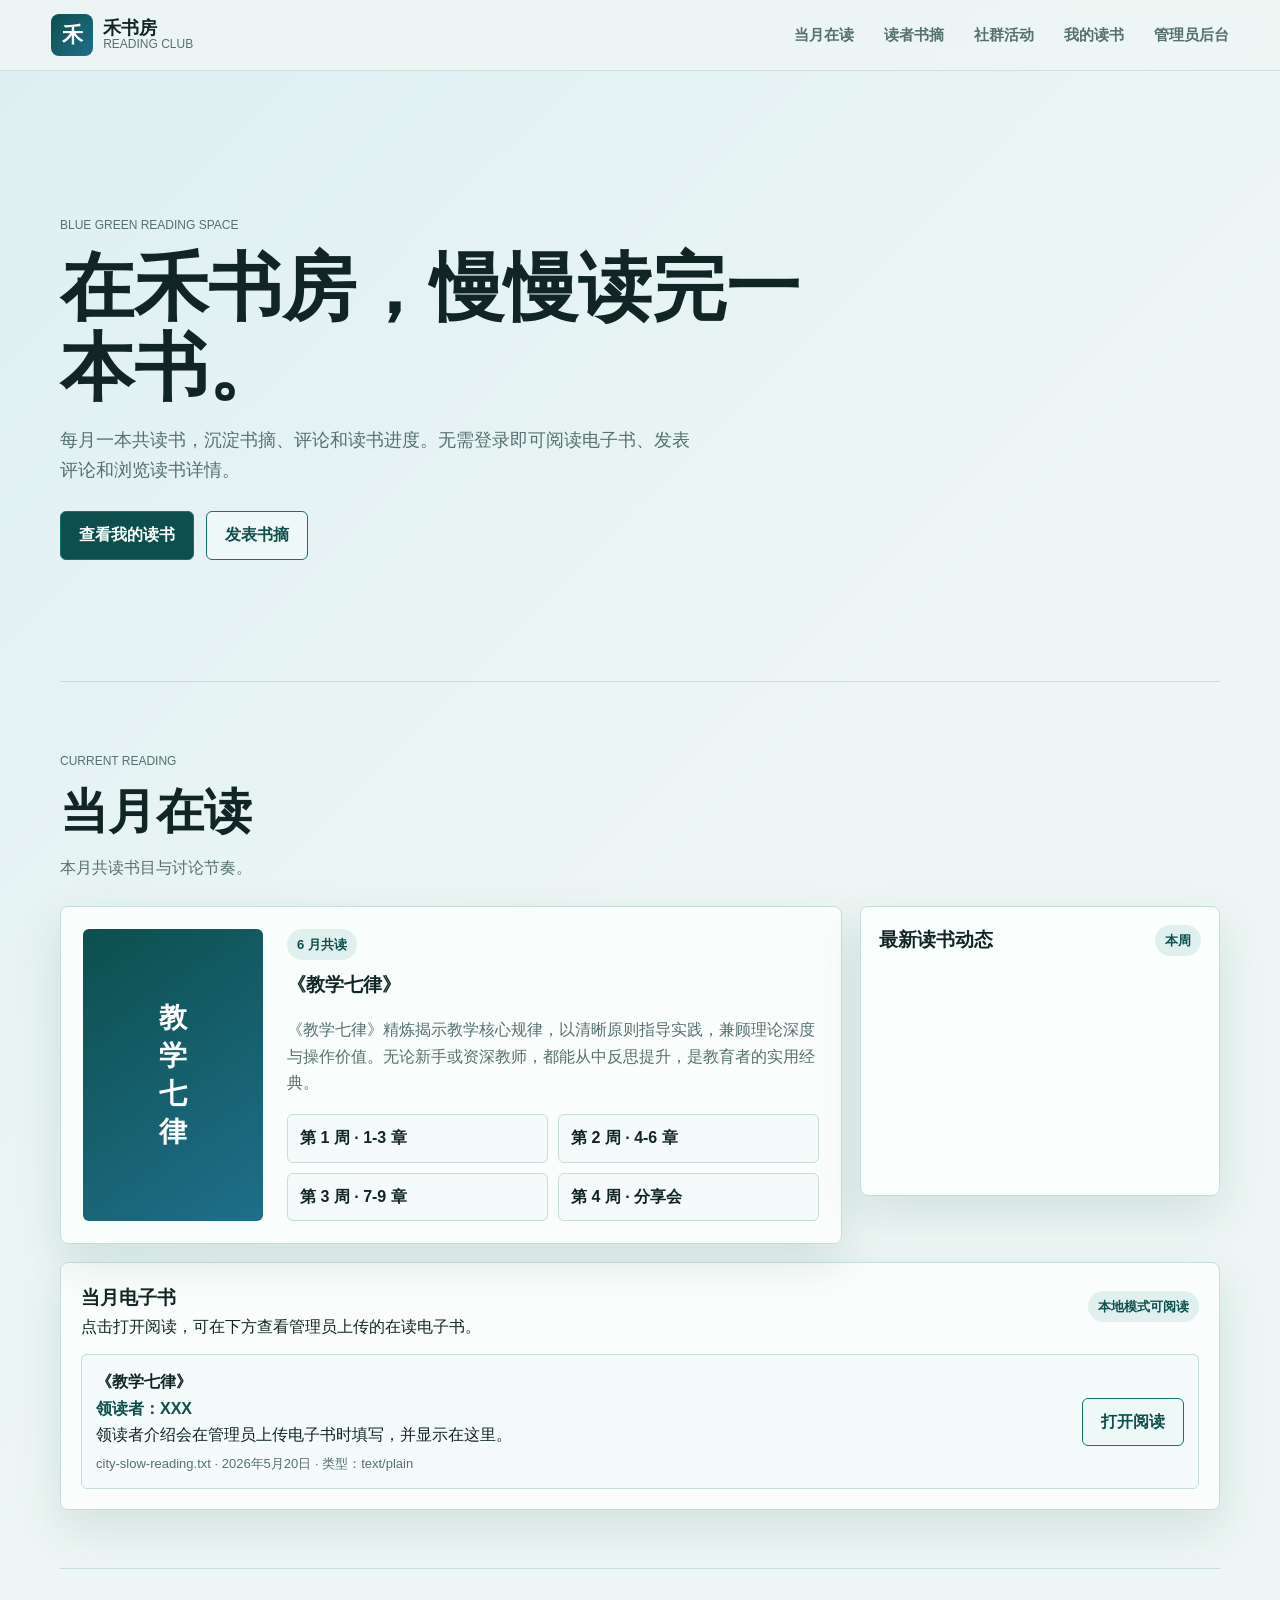
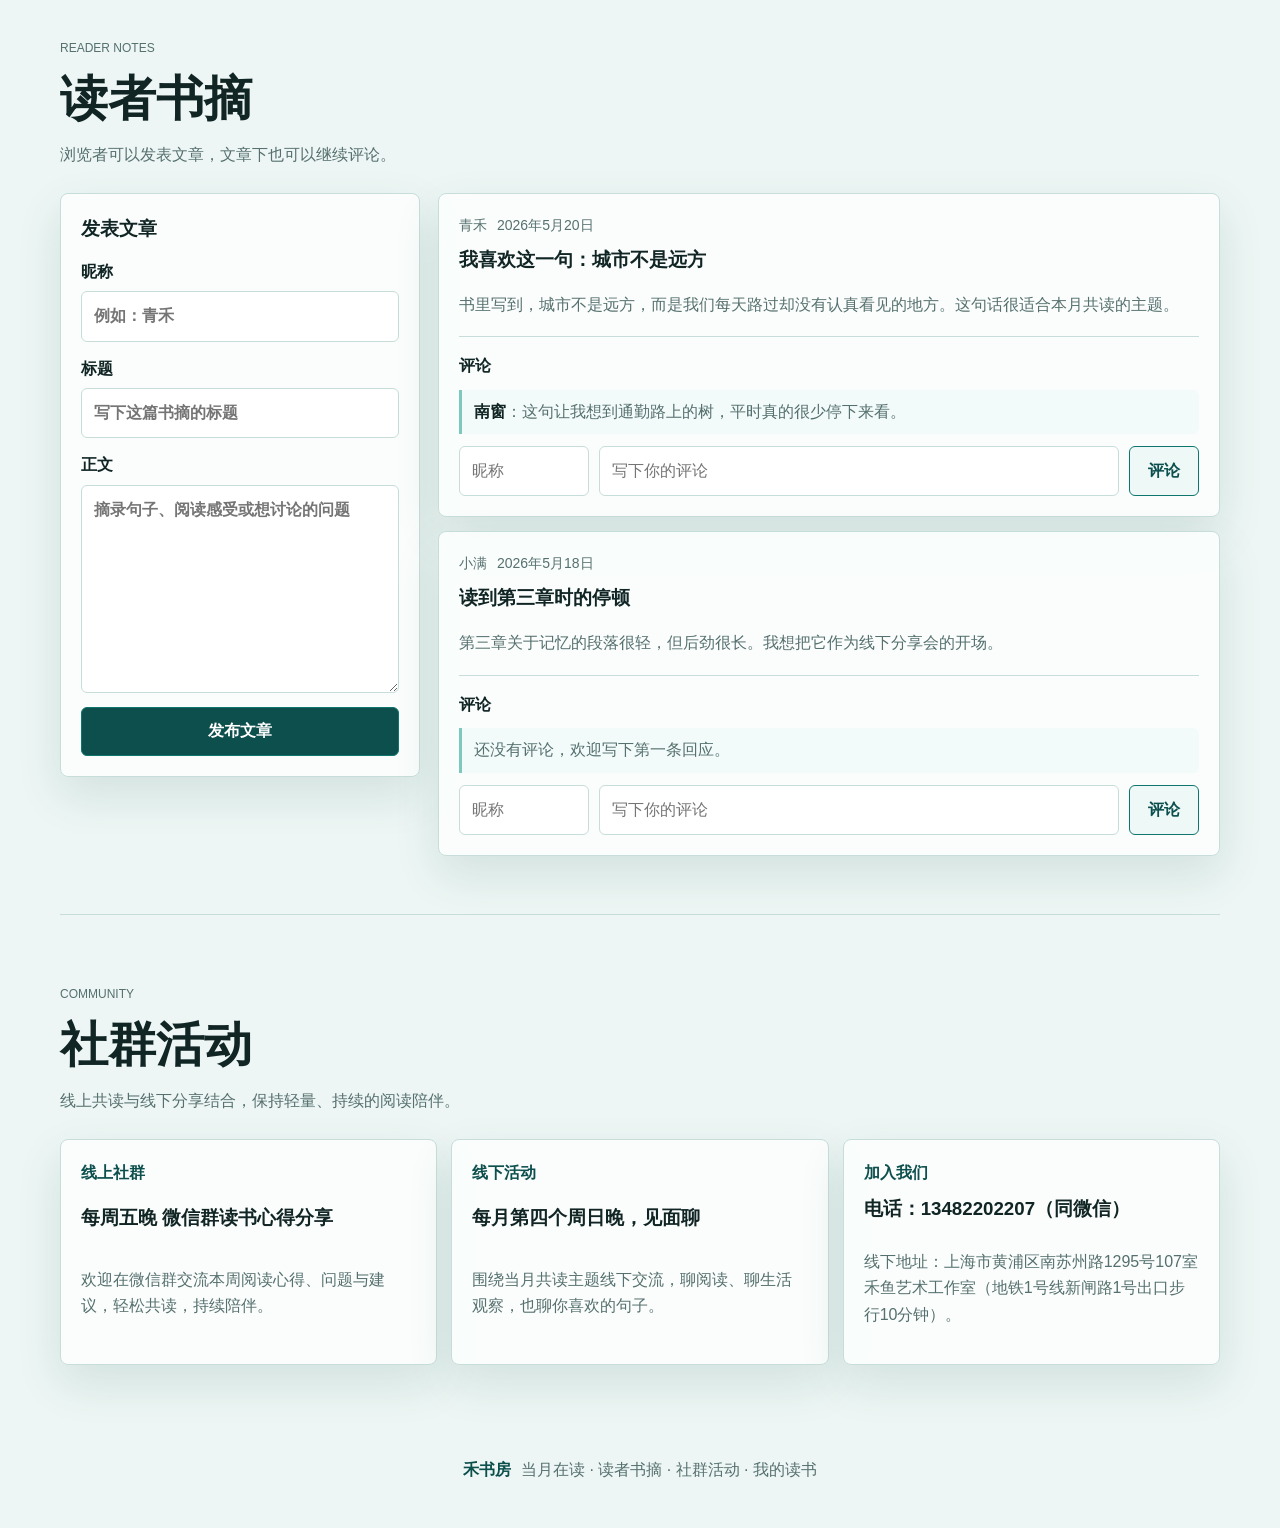
==== index.html @ d9d7f959 "Add files via upload" ====
<!doctype html>
<html lang="zh-CN">
<head>
  <meta charset="UTF-8" />
  <meta name="viewport" content="width=device-width, initial-scale=1.0" />
  <title>禾书房 | 读书会</title>
  <meta name="description" content="禾书房读书会，提供当月在读、读者书摘、社群活动、我的读书和管理员用户查看功能。" />
  <link rel="stylesheet" href="styles.css?v=20260521b" />
</head>
<body>
  <header class="site-header">
    <a class="brand" href="#home" aria-label="禾书房首页">
      <span class="brand-mark">禾</span>
      <span>
        <strong>禾书房</strong>
        <small>Reading Club</small>
      </span>
    </a>
    <nav class="main-nav" aria-label="主页菜单栏">
      <a href="#monthly">当月在读</a>
      <a href="#excerpts">读者书摘</a>
      <a href="#events">社群活动</a>
      <a href="#mine">我的读书</a>
      <a href="#admin">管理员后台</a>
    </nav>
  </header>

  <main id="home">
    <section class="hero">
      <div class="hero-copy">
        <p class="eyebrow">Blue Green Reading Space</p>
        <h1>在禾书房，慢慢读完一本书。</h1>
        <p>每月一本共读书，沉淀书摘、评论和读书进度。无需登录即可阅读电子书、发表评论和浏览读书详情。</p>
        <div class="hero-actions">
          <a class="button primary" href="#mine">查看我的读书</a>
          <a class="button secondary" href="#excerpts">发表书摘</a>
        </div>
      </div>
    </section>

    <section class="section" id="monthly" aria-labelledby="monthly-title">
      <div class="section-head">
        <p class="eyebrow">Current Reading</p>
        <h2 id="monthly-title">当月在读</h2>
        <p>本月共读书目与讨论节奏。</p>
      </div>
      <div class="monthly-layout">
        <article class="current-book" id="current-book"></article>
        <aside class="reading-activity" aria-labelledby="activity-title">
          <div class="activity-head">
            <h3 id="activity-title">最新读书动态</h3>
            <span>本周</span>
          </div>
          <div class="activity-list" id="activity-list" aria-live="polite"></div>
        </aside>
      </div>
      <div class="ebook-panel panel" id="monthly-ebook-panel">
        <div class="panel-head">
          <div>
            <h3>当月电子书</h3>
            <p>点击打开阅读，可在下方查看管理员上传的在读电子书。</p>
          </div>
          <span class="tag" id="ebook-access-status">可直接阅读</span>
        </div>
        <div class="ebook-list" id="monthly-ebook-list" aria-live="polite"></div>
        <div class="ebook-reader" id="ebook-reader" hidden>
          <div class="reader-head">
            <h3 id="ebook-reader-title">电子书阅读</h3>
            <button class="button secondary" type="button" id="ebook-reader-close">关闭阅读</button>
          </div>
          <p class="reader-note">下方显示管理员上传的电子书文档。</p>
          <div class="ebook-reader-body" id="ebook-reader-body"></div>
        </div>
      </div>
    </section>

    <section class="section" id="excerpts" aria-labelledby="excerpts-title">
      <div class="section-head">
        <p class="eyebrow">Reader Notes</p>
        <h2 id="excerpts-title">读者书摘</h2>
        <p>浏览者可以发表文章，文章下也可以继续评论。</p>
      </div>
      <div class="excerpt-layout">
        <form class="panel editor-panel" id="excerpt-form">
          <h3>发表文章</h3>
          <label>
            昵称
            <input name="author" type="text" placeholder="例如：青禾" required />
          </label>
          <label>
            标题
            <input name="title" type="text" placeholder="写下这篇书摘的标题" required />
          </label>
          <label>
            正文
            <textarea name="body" rows="7" placeholder="摘录句子、阅读感受或想讨论的问题" required></textarea>
          </label>
          <button class="button primary" type="submit">发布文章</button>
        </form>
        <div class="article-list" id="article-list" aria-live="polite"></div>
      </div>
    </section>

    <section class="section" id="events" aria-labelledby="events-title">
      <div class="section-head">
        <p class="eyebrow">Community</p>
        <h2 id="events-title">社群活动</h2>
        <p>线上共读与线下分享结合，保持轻量、持续的阅读陪伴。</p>
      </div>
      <div class="event-grid">
        <article class="event-card">
          <time>线上社群</time>
          <h3>每周五晚 微信群读书心得分享</h3>
          <p>欢迎在微信群交流本周阅读心得、问题与建议，轻松共读，持续陪伴。</p>
        </article>
        <article class="event-card">
          <time>线下活动</time>
          <h3>每月第四个周日晚，见面聊</h3>
          <p>围绕当月共读主题线下交流，聊阅读、聊生活观察，也聊你喜欢的句子。</p>
        </article>
        <article class="event-card">
          <time>加入我们</time>
          <h3>电话：13482202207（同微信）</h3>
          <p>线下地址：上海市黄浦区南苏州路1295号107室 禾鱼艺术工作室（地铁1号线新闸路1号出口步行10分钟）。</p>
        </article>
      </div>
    </section>

    <section class="section mine-section" id="mine" aria-labelledby="mine-title">
      <div class="mine-drawer-top">
        <strong>我的读书</strong>
        <button type="button" class="button secondary mine-close-btn" id="mine-close-btn">关闭</button>
      </div>
      <div class="mine-submenu" id="mine-submenu">
        <button type="button" class="button secondary" data-mine-pane="overview">概览</button>
        <button type="button" class="button secondary" data-mine-pane="medal">勋章</button>
        <button type="button" class="button secondary" data-mine-pane="finished">已读</button>
        <button type="button" class="button secondary" data-mine-pane="notes">书摘</button>
        <button type="button" class="button secondary" data-mine-pane="comments">评论</button>
      </div>
      <div class="section-head">
        <p class="eyebrow">My Reading</p>
        <h2 id="mine-title">我的读书</h2>
        <p>无需登录，直接查看读书进度、勋章、已读、书摘与评论。</p>
      </div>
      <div class="mine-layout">
        <div class="panel reading-detail" id="reading-detail"></div>
      </div>
    </section>

    <section class="section admin-section" id="admin" aria-labelledby="admin-title">
      <div class="admin-drawer-top">
        <strong>管理员后台</strong>
        <button type="button" class="button secondary admin-close-btn" id="admin-close-btn">关闭</button>
      </div>
      <div class="admin-submenu" id="admin-submenu">
        <button type="button" class="button secondary" data-admin-pane="login">验证</button>
        <button type="button" class="button secondary" data-admin-pane="upload">上传电子书</button>
        <button type="button" class="button secondary" data-admin-pane="plan">读书计划</button>
        <button type="button" class="button secondary" data-admin-pane="users">用户信息</button>
      </div>
      <div class="section-head">
        <p class="eyebrow">Admin</p>
        <h2 id="admin-title">管理员后台</h2>
        <p>用户信息默认隐藏，只有管理员验证后才能查看。</p>
      </div>
      <div class="panel admin-panel">
        <form class="admin-login" id="admin-login-form">
          <h3>管理员验证</h3>
          <label>
            管理员口令
            <input name="passcode" type="password" placeholder="请输入管理员口令" autocomplete="current-password" required />
          </label>
          <button class="button primary" type="submit">进入后台</button>
          <p class="form-note" id="admin-status">未验证管理员身份时，不显示任何用户名称或手机号码。</p>
        </form>
        <form class="admin-upload" id="ebook-upload-form" hidden>
          <h3>上传当月在读电子书</h3>
          <label>
            电子书名称
            <input name="title" type="text" placeholder="例如：城市慢读电子版" required />
          </label>
          <label>
            领读者
            <input name="leader" type="text" placeholder="例如：Anna" required />
          </label>
          <label>
            领读者介绍
            <textarea name="leaderIntro" rows="2" placeholder="例如：长期带领经典阅读，擅长把章节问题转化为讨论线索。" required></textarea>
          </label>
          <label>
            电子书文件
            <input name="ebook" type="file" accept=".pdf,.txt,.epub,.mobi,.html,.htm,.md" required />
          </label>
          <label>
            电子书封面
            <input name="cover" type="file" accept="image/*" />
          </label>
          <label>
            阅读说明
            <textarea name="summary" rows="3" placeholder="说明本月阅读重点或章节范围"></textarea>
          </label>
          <button class="button primary" type="submit">上传电子书</button>
          <p class="form-note" id="ebook-upload-status">上传后，登录用户可在“当月在读”中查看电子书。</p>
          <p class="form-note">当前静态演示版会把电子书保存到本浏览器的 localStorage：heBookroomEbooksV1。</p>
        </form>
        <form class="admin-plan" id="reading-plan-form" hidden>
          <h3>编辑每周读书计划</h3>
          <label>
            共读标签
            <input name="label" type="text" placeholder="例如：5 月共读" required />
          </label>
          <label>
            书名
            <input name="title" type="text" placeholder="例如：《城市慢读：在日常里重新看见自己》" required />
          </label>
          <label>
            封面竖排文字
            <input name="coverText" type="text" placeholder="例如：城市慢读" required />
          </label>
          <label>
            共读说明
            <textarea name="description" rows="3" placeholder="说明本月阅读安排" required></textarea>
          </label>
          <div class="plan-fields">
            <label>
              第 1 周
              <input name="week1" type="text" placeholder="第 1 周 · 1-3 章" required />
            </label>
            <label>
              第 2 周
              <input name="week2" type="text" placeholder="第 2 周 · 4-6 章" required />
            </label>
            <label>
              第 3 周
              <input name="week3" type="text" placeholder="第 3 周 · 7-9 章" required />
            </label>
            <label>
              第 4 周
              <input name="week4" type="text" placeholder="第 4 周 · 分享会" required />
            </label>
          </div>
          <button class="button primary" type="submit">保存读书计划</button>
          <p class="form-note" id="reading-plan-status">保存后会立即更新“当月在读”的每周计划。</p>
        </form>
        <table id="admin-user-table" hidden>
          <thead>
            <tr>
              <th>用户名称</th>
              <th>手机号码</th>
              <th>注册时间</th>
            </tr>
          </thead>
          <tbody id="admin-user-list"></tbody>
        </table>
      </div>
    </section>
  </main>

  <footer class="site-footer">
    <strong>禾书房</strong>
    <span>当月在读 · 读者书摘 · 社群活动 · 我的读书</span>
  </footer>

  <template id="article-template">
    <article class="article-card">
      <div class="article-meta">
        <span class="article-author"></span>
        <time class="article-date"></time>
      </div>
      <h3 class="article-title"></h3>
      <p class="article-body"></p>
      <div class="comment-box">
        <h4>评论</h4>
        <div class="comment-list"></div>
        <form class="comment-form">
          <input name="author" type="text" placeholder="昵称" required />
          <input name="body" type="text" placeholder="写下你的评论" required />
          <button class="button secondary" type="submit">评论</button>
        </form>
      </div>
    </article>
  </template>

 <script src="supabase-config.js?v=20260521i"></script>
 <script src="script.js?v=20260521i"></script>
</body>
</html>
---- styles.css ----
:root {
  --bg: #edf6f4;
  --surface: #fbfefd;
  --surface-soft: #dff0ee;
  --text: #102524;
  --muted: #55706e;
  --line: #c7ddda;
  --primary: #0f766e;
  --primary-dark: #0c4f4d;
  --blue: #1f6f8b;
  --blue-soft: #d8ecf2;
  --mint: #7dc9bd;
  --shadow: 0 18px 46px rgba(15, 79, 77, 0.12);
}

* {
  box-sizing: border-box;
}

html {
  scroll-behavior: smooth;
}

body {
  margin: 0;
  color: var(--text);
  background:
    linear-gradient(135deg, rgba(216, 236, 242, 0.75), transparent 35%),
    var(--bg);
  font-family: "Noto Sans SC", "PingFang SC", "Microsoft YaHei", Arial, sans-serif;
  line-height: 1.65;
}

button,
input,
textarea {
  font: inherit;
}

button {
  cursor: pointer;
}

a {
  color: inherit;
}

.site-header {
  position: sticky;
  top: 0;
  z-index: 20;
  display: flex;
  align-items: center;
  justify-content: space-between;
  gap: 18px;
  padding: 14px clamp(16px, 4vw, 54px);
  border-bottom: 1px solid rgba(199, 221, 218, 0.86);
  background: rgba(237, 246, 244, 0.92);
  backdrop-filter: blur(14px);
}

.brand {
  display: inline-flex;
  align-items: center;
  gap: 10px;
  text-decoration: none;
}

.brand-mark {
  display: grid;
  width: 42px;
  height: 42px;
  place-items: center;
  border-radius: 8px;
  color: #fff;
  background: linear-gradient(135deg, var(--primary-dark), var(--blue));
  font-weight: 900;
  font-size: 21px;
}

.brand span:last-child {
  display: grid;
  line-height: 1.12;
}

.brand strong {
  font-size: 18px;
}

.brand small,
.eyebrow {
  color: var(--muted);
  font-size: 12px;
  letter-spacing: 0;
  text-transform: uppercase;
}

.main-nav {
  display: flex;
  flex-wrap: wrap;
  justify-content: flex-end;
  gap: clamp(12px, 2.8vw, 30px);
}

.main-nav a {
  color: var(--muted);
  font-size: 15px;
  font-weight: 800;
  text-decoration: none;
  text-underline-offset: 7px;
}

.main-nav a:hover {
  color: var(--primary-dark);
  text-decoration: underline;
}

main {
  width: min(1160px, calc(100% - 32px));
  margin: 0 auto;
}

.hero {
  min-height: 610px;
  display: grid;
  grid-template-columns: minmax(0, 1fr);
  align-items: center;
  gap: clamp(28px, 6vw, 76px);
  padding: 56px 0 44px;
}

.hero h1 {
  max-width: 760px;
  margin: 0;
  font-size: clamp(40px, 6vw, 74px);
  line-height: 1.08;
  letter-spacing: 0;
}

.hero-copy > p:not(.eyebrow) {
  max-width: 630px;
  color: var(--muted);
  font-size: 18px;
}

.hero-actions {
  display: flex;
  flex-wrap: wrap;
  gap: 12px;
  margin-top: 26px;
}

.button {
  display: inline-flex;
  min-height: 44px;
  align-items: center;
  justify-content: center;
  border: 1px solid var(--primary);
  border-radius: 6px;
  padding: 10px 18px;
  color: var(--primary-dark);
  background: transparent;
  font-weight: 800;
  text-decoration: none;
}

.button.primary {
  color: #fff;
  background: var(--primary-dark);
}

.button.secondary {
  color: var(--primary-dark);
  background: #eef9f7;
}

.hero-art {
  display: none;
  position: relative;
  min-height: 450px;
  border: 1px solid var(--line);
  border-radius: 8px;
  background:
    linear-gradient(150deg, rgba(255, 255, 255, 0.78), rgba(223, 240, 238, 0.72)),
    repeating-linear-gradient(90deg, rgba(15, 118, 110, 0.08) 0 1px, transparent 1px 28px);
  box-shadow: var(--shadow);
  overflow: hidden;
}

.book {
  position: absolute;
  display: grid;
  align-items: end;
  width: 44%;
  min-height: 255px;
  padding: 18px;
  border: 1px solid rgba(16, 37, 36, 0.14);
  border-radius: 6px;
  color: #fff;
  font-weight: 900;
  box-shadow: 0 18px 32px rgba(16, 37, 36, 0.12);
}

.book-a {
  left: 8%;
  top: 12%;
  background: linear-gradient(150deg, #0c4f4d, #1f6f8b);
  transform: rotate(-6deg);
}

.book-b {
  right: 9%;
  top: 18%;
  background: linear-gradient(150deg, #16877e, #7dc9bd);
  transform: rotate(4deg);
}

.book-c {
  left: 24%;
  bottom: 10%;
  background: linear-gradient(150deg, #234d63, #0f766e);
}

.progress-orbit {
  position: absolute;
  right: 8%;
  bottom: 9%;
  display: grid;
  width: 132px;
  height: 132px;
  place-items: center;
  align-content: center;
  border: 12px solid var(--blue-soft);
  border-top-color: var(--primary);
  border-right-color: var(--blue);
  border-radius: 50%;
  background: #fff;
}

.progress-orbit strong {
  font-size: 28px;
}

.progress-orbit span {
  color: var(--muted);
  font-size: 13px;
}

.section {
  padding: 58px 0;
  border-top: 1px solid var(--line);
}

.section-head {
  max-width: 740px;
  margin-bottom: 24px;
}

.section-head h2 {
  margin: 0;
  font-size: clamp(30px, 4vw, 48px);
  line-height: 1.16;
}

.section-head p:last-child,
.form-note {
  color: var(--muted);
}

.monthly-layout,
.excerpt-layout,
.mine-layout {
  display: grid;
  grid-template-columns: minmax(0, 1fr) 360px;
  gap: 18px;
  align-items: start;
}

.ebook-panel {
  display: grid;
  gap: 14px;
  margin-top: 18px;
  padding: 20px;
}


.panel-head,
.ebook-item {
  display: flex;
  align-items: center;
  justify-content: space-between;
  gap: 16px;
}

.panel-head h3,
.panel-head p,
.ebook-item p {
  margin: 0;
}

.ebook-list {
  display: grid;
  gap: 12px;
}

.ebook-item {
  border: 1px solid var(--line);
  border-radius: 6px;
  padding: 14px;
  background: #f5fbfa;
}

.ebook-item span {
  display: block;
  margin-top: 4px;
  color: var(--muted);
  font-size: 13px;
}

.ebook-leader {
  color: var(--primary-dark);
  font-weight: 800;
}

.ebook-reader {
  display: grid;
  gap: 12px;
  border: 1px solid var(--line);
  border-radius: 8px;
  padding: 14px;
  background: #fff;
  box-shadow: inset 0 4px 0 rgba(15, 118, 110, 0.12);
}

.ebook-reader[hidden] {
  display: none;
}

.reader-head {
  display: flex;
  align-items: center;
  justify-content: space-between;
  gap: 12px;
}

.reader-head h3 {
  margin: 0;
}

.reader-note {
  margin: 0;
  color: var(--muted);
}

.reader-tip {
  margin: 0;
  color: var(--primary-dark);
  font-size: 14px;
  font-weight: 700;
}

.ebook-reader-body {
  min-height: 420px;
}

.ebook-frame {
  width: 100%;
  min-height: 560px;
  border: 1px solid var(--line);
  border-radius: 6px;
  background: #fff;
}

.reader-open-link {
  margin-top: 10px;
  width: fit-content;
}

.reader-url-wrap {
  margin-top: 10px;
  display: grid;
  gap: 6px;
}

.reader-url-wrap label {
  font-size: 12px;
  color: var(--muted);
}

.reader-url-input {
  width: 100%;
  min-height: 36px;
  border: 1px solid var(--line);
  border-radius: 6px;
  padding: 8px 10px;
  font-size: 13px;
  color: var(--primary-dark);
  background: #fff;
}

.ebook-text {
  min-height: 420px;
  max-height: 680px;
  overflow: auto;
  margin: 0;
  border: 1px solid var(--line);
  border-radius: 6px;
  padding: 16px;
  background: #fff;
  color: var(--text);
  font: 16px/1.8 "Noto Sans SC", "PingFang SC", "Microsoft YaHei", Arial, sans-serif;
  white-space: pre-wrap;
}

.ebook-image {
  display: block;
  max-width: 100%;
  max-height: 720px;
  margin: 0 auto;
  border: 1px solid var(--line);
  border-radius: 6px;
  object-fit: contain;
}

.reader-fallback {
  display: grid;
  gap: 10px;
  align-content: center;
  min-height: 260px;
  border: 1px solid var(--line);
  border-radius: 6px;
  padding: 18px;
  background: #f5fbfa;
}

.current-book,
.panel,
.event-card,
.article-card,
.reading-activity {
  border: 1px solid var(--line);
  border-radius: 8px;
  background: rgba(251, 254, 253, 0.92);
  box-shadow: var(--shadow);
}

.current-book {
  display: grid;
  grid-template-columns: 180px minmax(0, 1fr);
  gap: 24px;
  padding: 22px;
}

.cover {
  min-height: 250px;
  display: grid;
  place-items: center;
  overflow: hidden;
  border-radius: 6px;
  color: #fff;
  background: linear-gradient(145deg, var(--primary-dark), var(--blue));
  font-size: 28px;
  font-weight: 900;
  line-height: 1.35;
}

.image-cover {
  background: #eef7f5;
}

.image-cover img {
  width: 100%;
  height: 100%;
  min-height: 250px;
  object-fit: cover;
  display: block;
}

.tag {
  display: inline-flex;
  margin-bottom: 10px;
  border-radius: 999px;
  padding: 5px 10px;
  color: var(--primary-dark);
  background: var(--surface-soft);
  font-size: 13px;
  font-weight: 800;
}

.current-book h3,
.event-card h3,
.article-card h3,
.panel h3 {
  margin: 0;
}

.current-book p,
.event-card p,
.article-card p,
.comment-item,
.empty-state span {
  color: var(--muted);
}

.chapter-grid {
  display: grid;
  grid-template-columns: repeat(2, minmax(0, 1fr));
  gap: 10px;
  margin-top: 18px;
}

.chapter-grid button {
  border: 1px solid var(--line);
  border-radius: 6px;
  padding: 10px 12px;
  color: var(--text);
  background: #f4fbfa;
  font-weight: 700;
  text-align: left;
}

.chapter-grid button:hover {
  border-color: var(--primary);
  color: var(--primary-dark);
  background: #e9f7f5;
}

.reading-activity {
  display: flex;
  min-height: 290px;
  flex-direction: column;
  gap: 14px;
  padding: 18px;
  background: rgba(251, 254, 253, 0.96);
}

.activity-head {
  display: flex;
  align-items: center;
  justify-content: space-between;
  gap: 12px;
}

.activity-head h3 {
  margin: 0;
}

.activity-head span {
  border-radius: 999px;
  padding: 5px 10px;
  color: var(--primary-dark);
  background: var(--surface-soft);
  font-size: 13px;
  font-weight: 900;
}

.activity-list {
  position: relative;
  flex: 1;
  min-height: 200px;
  overflow: hidden;
}

.activity-item {
  position: absolute;
  inset: 0;
  display: grid;
  align-content: center;
  gap: 4px;
  border: 1px solid var(--line);
  border-left: 4px solid var(--mint);
  border-radius: 6px;
  padding: 18px;
  background: #f5fbfa;
  opacity: 0;
  transform: translateY(18px);
  animation: activityCarousel var(--activity-duration, 15s) infinite;
}

.activity-item strong {
  font-size: 18px;
  line-height: 1.45;
}

.activity-item span {
  color: var(--muted);
  font-size: 14px;
}

@keyframes activityCarousel {
  0%,
  7% {
    opacity: 0;
    transform: translateY(18px);
  }

  12%,
  28% {
    opacity: 1;
    transform: translateY(0);
  }

  35%,
  100% {
    opacity: 0;
    transform: translateY(-18px);
  }
}

.editor-panel,
.register-panel,
.admin-login,
.admin-upload,
.admin-plan,
.reading-detail {
  display: grid;
  gap: 14px;
  padding: 20px;
}

.plan-fields {
  display: grid;
  grid-template-columns: repeat(2, minmax(0, 1fr));
  gap: 12px;
}

.excerpt-layout {
  grid-template-columns: 360px minmax(0, 1fr);
}

label {
  display: grid;
  gap: 6px;
  font-weight: 800;
}

input,
textarea {
  width: 100%;
  border: 1px solid var(--line);
  border-radius: 6px;
  padding: 11px 12px;
  color: var(--text);
  background: #fff;
}

textarea {
  resize: vertical;
}

.article-list,
.event-grid,
.user-notes,
.user-comments {
  display: grid;
  gap: 14px;
}

.article-card {
  padding: 20px;
}

.article-meta {
  display: flex;
  flex-wrap: wrap;
  gap: 10px;
  margin-bottom: 8px;
  color: var(--muted);
  font-size: 14px;
}

.article-body {
  white-space: pre-wrap;
}

.comment-box {
  margin-top: 18px;
  padding-top: 16px;
  border-top: 1px solid var(--line);
}

.comment-box h4 {
  margin: 0 0 10px;
}

.comment-list {
  display: grid;
  gap: 8px;
  margin-bottom: 12px;
}

.comment-item {
  margin: 0;
  border-left: 3px solid var(--mint);
  border-radius: 0 6px 6px 0;
  padding: 9px 12px;
  background: #f2fbfa;
}

.comment-item strong {
  color: var(--text);
}

.comment-form {
  display: grid;
  grid-template-columns: 130px minmax(0, 1fr) auto;
  gap: 10px;
}

.event-grid {
  grid-template-columns: repeat(3, minmax(0, 1fr));
}

.event-card {
  display: grid;
  gap: 8px;
  padding: 20px;
}

.event-card time {
  color: var(--primary-dark);
  font-weight: 900;
}

.mine-layout {
  grid-template-columns: minmax(0, 1fr);
}

.empty-state {
  display: grid;
  min-height: 260px;
  place-items: center;
  align-content: center;
  gap: 8px;
  text-align: center;
}

.profile-head {
  display: flex;
  align-items: center;
  justify-content: space-between;
  gap: 14px;
}

.avatar {
  display: grid;
  width: 52px;
  height: 52px;
  place-items: center;
  border-radius: 50%;
  color: #fff;
  background: linear-gradient(135deg, var(--primary), var(--blue));
  font-size: 22px;
  font-weight: 900;
}

.earned-board {
  display: grid;
  justify-items: end;
  gap: 6px;
  min-width: 150px;
  border: 1px solid var(--line);
  border-radius: 8px;
  padding: 9px 10px;
  background: #fff;
}

.earned-board strong {
  color: var(--primary-dark);
  font-size: 13px;
}

.earned-board div {
  display: flex;
  flex-wrap: wrap;
  justify-content: flex-end;
  gap: 6px;
}

.earned-board em {
  color: var(--muted);
  font-size: 13px;
  font-style: normal;
}

.mini-medal {
  position: relative;
  display: grid;
  width: 30px;
  height: 30px;
  place-items: center;
  border-radius: 50%;
  color: #fff;
  font-size: 12px;
  font-weight: 900;
  box-shadow: inset 0 -4px 8px rgba(0, 0, 0, 0.16);
}

.mini-book {
  background: linear-gradient(145deg, #f3ce6d, #b87908);
}

.mini-week {
  background: linear-gradient(145deg, #ff8c7f, #b93232);
}

.mini-excerpt {
  background: linear-gradient(145deg, #62c7ea, #1f6f8b);
}

.progress-card {
  display: grid;
  gap: 8px;
  border: 1px solid var(--line);
  border-radius: 6px;
  padding: 14px;
  background: #f5fbfa;
}

.progress-track {
  height: 12px;
  overflow: hidden;
  border-radius: 999px;
  background: var(--blue-soft);
}

.progress-track span {
  display: block;
  width: var(--progress);
  height: 100%;
  border-radius: inherit;
  background: linear-gradient(90deg, var(--primary), var(--blue));
}

.medal-section {
  display: grid;
  gap: 12px;
  border: 1px solid var(--line);
  border-radius: 6px;
  padding: 14px;
  background: #fff;
}

.medal-head {
  display: flex;
  align-items: baseline;
  justify-content: space-between;
  gap: 12px;
}

.medal-head h3 {
  margin: 0;
}

.medal-head span,
.medal-card small {
  color: var(--muted);
  font-size: 13px;
}

.medal-list {
  display: grid;
  grid-template-columns: repeat(3, minmax(0, 1fr));
  gap: 10px;
}

.medal-card {
  display: grid;
  justify-items: center;
  gap: 7px;
  border: 1px solid var(--line);
  border-radius: 8px;
  padding: 14px 10px;
  background: #f7fcfb;
  text-align: center;
}

.medal-card.locked {
  opacity: 0.58;
  filter: grayscale(0.35);
}

.medal {
  position: relative;
  display: grid;
  width: 72px;
  height: 72px;
  place-items: center;
  border-radius: 50%;
  color: #fff;
  font-weight: 900;
  box-shadow: inset 0 -8px 14px rgba(0, 0, 0, 0.13), 0 10px 20px rgba(15, 79, 77, 0.14);
}

.mini-medal,
.medal {
  border: 4px solid rgba(255, 255, 255, 0.55);
  outline: 2px solid rgba(16, 37, 36, 0.08);
}

.mini-medal::before {
  content: "";
  position: absolute;
  inset: 16%;
  border: 2px solid rgba(255, 255, 255, 0.72);
  border-radius: 50%;
}

.medal::before,
.medal::after {
  content: "";
  position: absolute;
  bottom: -18px;
  width: 18px;
  height: 30px;
  border-radius: 0 0 4px 4px;
  z-index: -1;
}

.medal::before {
  left: 21px;
  transform: rotate(14deg);
}

.medal::after {
  right: 21px;
  transform: rotate(-14deg);
}

.medal i {
  display: grid;
  width: 46px;
  height: 46px;
  place-items: center;
  border: 3px solid rgba(255, 255, 255, 0.72);
  border-radius: 50%;
  font-style: normal;
}

.medal-book {
  background: radial-gradient(circle at 30% 25%, #ffe9a3, #e1a928 58%, #b87908);
}

.medal-book::before,
.medal-book::after {
  background: #c6921f;
}

.medal-week {
  background: radial-gradient(circle at 30% 25%, #ffb1a6, #d84f45 58%, #9f2828);
}

.medal-week::before,
.medal-week::after {
  background: #b93a35;
}

.medal-excerpt {
  background: radial-gradient(circle at 30% 25%, #b5e9ff, #3a9ed0 58%, #1f6f8b);
}

.medal-excerpt::before,
.medal-excerpt::after {
  background: #2c7fa8;
}

.detail-grid {
  display: grid;
  grid-template-columns: repeat(3, minmax(0, 1fr));
  gap: 10px;
}

.detail-grid article {
  border: 1px solid var(--line);
  border-radius: 6px;
  padding: 12px;
  background: #fff;
}

.detail-grid strong {
  display: block;
  color: var(--primary-dark);
  font-size: 24px;
}

.mini-list {
  display: grid;
  gap: 8px;
  margin: 0;
  padding: 0;
  list-style: none;
}

.mini-list li {
  border: 1px solid var(--line);
  border-radius: 6px;
  padding: 10px 12px;
  background: #fff;
}

.admin-panel {
  overflow-x: auto;
  padding: 0;
}

.admin-fab {
  position: fixed;
  right: 18px;
  bottom: 22px;
  z-index: 60;
  min-height: 40px;
  padding: 8px 14px;
  border: 1px solid var(--primary);
  border-radius: 999px;
  background: #0f766e;
  color: #fff;
  font-weight: 800;
}

.mine-fab {
  position: fixed;
  left: 18px;
  bottom: 22px;
  z-index: 60;
  min-height: 40px;
  padding: 8px 14px;
  border: 1px solid var(--primary);
  border-radius: 999px;
  background: #0f766e;
  color: #fff;
  font-weight: 800;
}

.mine-backdrop {
  position: fixed;
  inset: 0;
  z-index: 52;
  background: rgba(8, 18, 18, 0.3);
}

.admin-backdrop {
  position: fixed;
  inset: 0;
  z-index: 54;
  background: rgba(8, 18, 18, 0.35);
}

.admin-section {
  display: none;
}

.mine-section {
  display: none;
}

/* Subpage route mode: mine/admin only shown after clicking top menu hash links */
body.subpage-mine main#home > *:not(#mine),
body.subpage-admin main#home > *:not(#admin) {
  display: none !important;
}

body.subpage-mine .mine-section,
body.subpage-admin .admin-section {
  display: block;
  position: relative;
  inset: auto;
  z-index: auto;
  margin: 0 auto;
  overflow: visible;
  border: 0;
  border-radius: 0;
  background: transparent;
  box-shadow: none;
}

body.subpage-mine .mine-section .section-head,
body.subpage-admin .admin-section .section-head {
  display: block;
}

/* Old floating entry removed */
.mine-fab,
.admin-fab,
.mine-backdrop,
.admin-backdrop {
  display: none !important;
}

body.mine-open .mine-section {
  display: block;
  position: fixed;
  inset: 58px 14px 14px;
  z-index: 53;
  margin: 0;
  overflow: auto;
  border: 1px solid var(--line);
  border-radius: 8px;
  background: #f6fbfb;
  box-shadow: var(--shadow);
}

.mine-drawer-top {
  position: sticky;
  top: 0;
  z-index: 2;
  display: flex;
  align-items: center;
  justify-content: space-between;
  gap: 12px;
  padding: 12px 14px;
  background: #f6fbfb;
  border-bottom: 1px solid var(--line);
}

.mine-submenu {
  position: sticky;
  top: 60px;
  z-index: 2;
  display: flex;
  flex-wrap: wrap;
  gap: 8px;
  padding: 10px 14px;
  background: #f6fbfb;
  border-bottom: 1px solid var(--line);
}

.mine-submenu .button {
  min-height: 34px;
  padding: 6px 12px;
}

.mine-submenu .is-active {
  background: #0f766e;
  color: #fff;
}

body.mine-open .mine-section .section-head {
  display: none;
}

body.admin-open .admin-section {
  display: block;
  position: fixed;
  inset: 58px 14px 14px;
  z-index: 55;
  margin: 0;
  overflow: auto;
  border: 1px solid var(--line);
  border-radius: 8px;
  background: #f6fbfb;
  box-shadow: var(--shadow);
}

.admin-drawer-top {
  position: sticky;
  top: 0;
  z-index: 2;
  display: flex;
  align-items: center;
  justify-content: space-between;
  gap: 12px;
  padding: 12px 14px;
  background: #f6fbfb;
  border-bottom: 1px solid var(--line);
}

.admin-submenu {
  position: sticky;
  top: 60px;
  z-index: 2;
  display: flex;
  flex-wrap: wrap;
  gap: 8px;
  padding: 10px 14px;
  background: #f6fbfb;
  border-bottom: 1px solid var(--line);
}

.admin-submenu .button {
  min-height: 34px;
  padding: 6px 12px;
}

.admin-submenu .is-active {
  background: #0f766e;
  color: #fff;
}

body.admin-open .admin-section .section-head {
  display: none;
}

.admin-login {
  border-bottom: 1px solid var(--line);
}

table {
  width: 100%;
  border-collapse: collapse;
}

th,
td {
  border-bottom: 1px solid var(--line);
  padding: 14px 16px;
  text-align: left;
}

th {
  color: var(--primary-dark);
  background: #f3fbfa;
}

.site-footer {
  display: flex;
  flex-wrap: wrap;
  justify-content: center;
  gap: 10px;
  padding: 34px 16px 44px;
  color: var(--muted);
}

.site-footer strong {
  color: var(--primary-dark);
}

@media (max-width: 900px) {
  .site-header {
    align-items: flex-start;
    flex-direction: column;
  }

  .main-nav {
    justify-content: flex-start;
  }

  .hero,
  .monthly-layout,
  .excerpt-layout,
  .mine-layout,
  .current-book {
    grid-template-columns: 1fr;
  }

  .hero {
    min-height: auto;
    padding-top: 36px;
  }

  .event-grid {
    grid-template-columns: 1fr;
  }

  .comment-form {
    grid-template-columns: 1fr;
  }
}

@media (max-width: 560px) {
  main {
    width: min(100% - 24px, 1160px);
  }

  .hero h1 {
    font-size: 38px;
  }

  .hero-art {
    min-height: 380px;
  }

  .book {
    width: 54%;
    min-height: 210px;
  }

  .button,
  .hero-actions {
    width: 100%;
  }

  .chapter-grid,
  .plan-fields,
  .medal-list,
  .detail-grid {
    grid-template-columns: 1fr;
  }
}
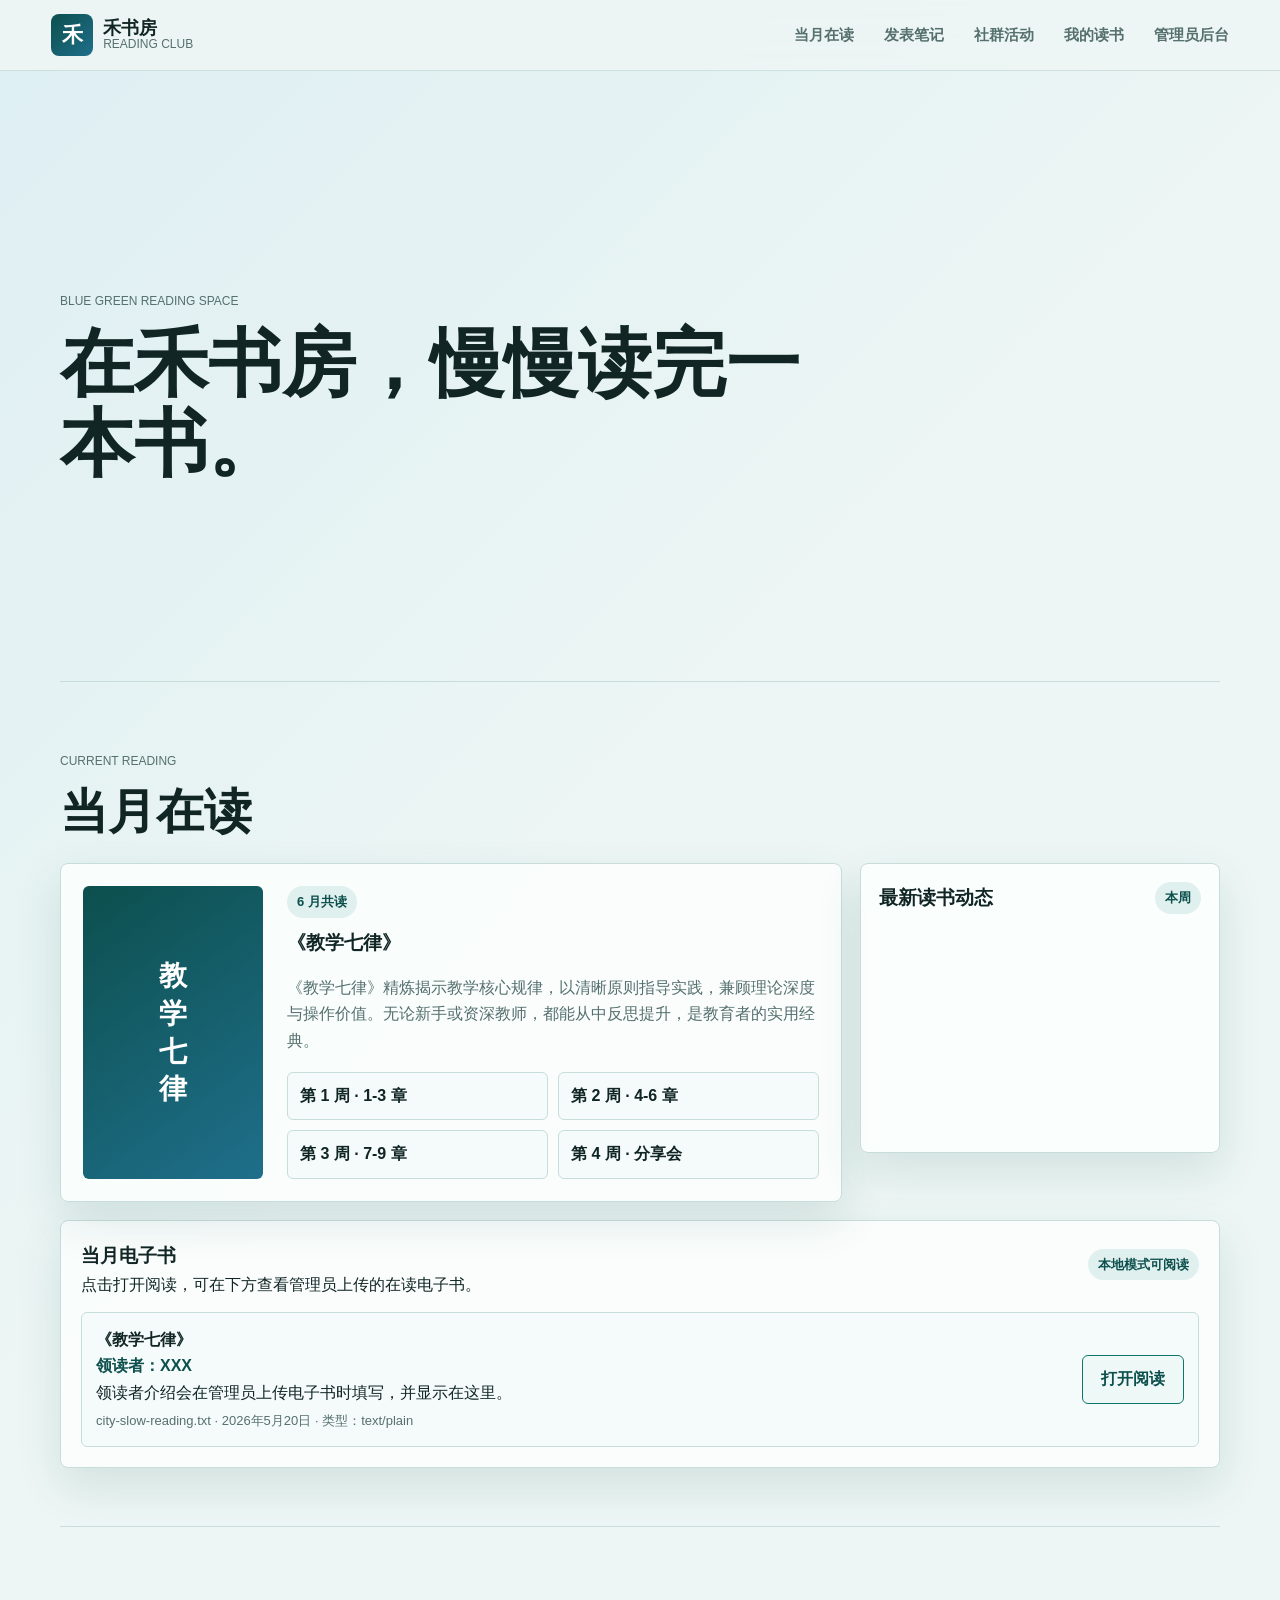
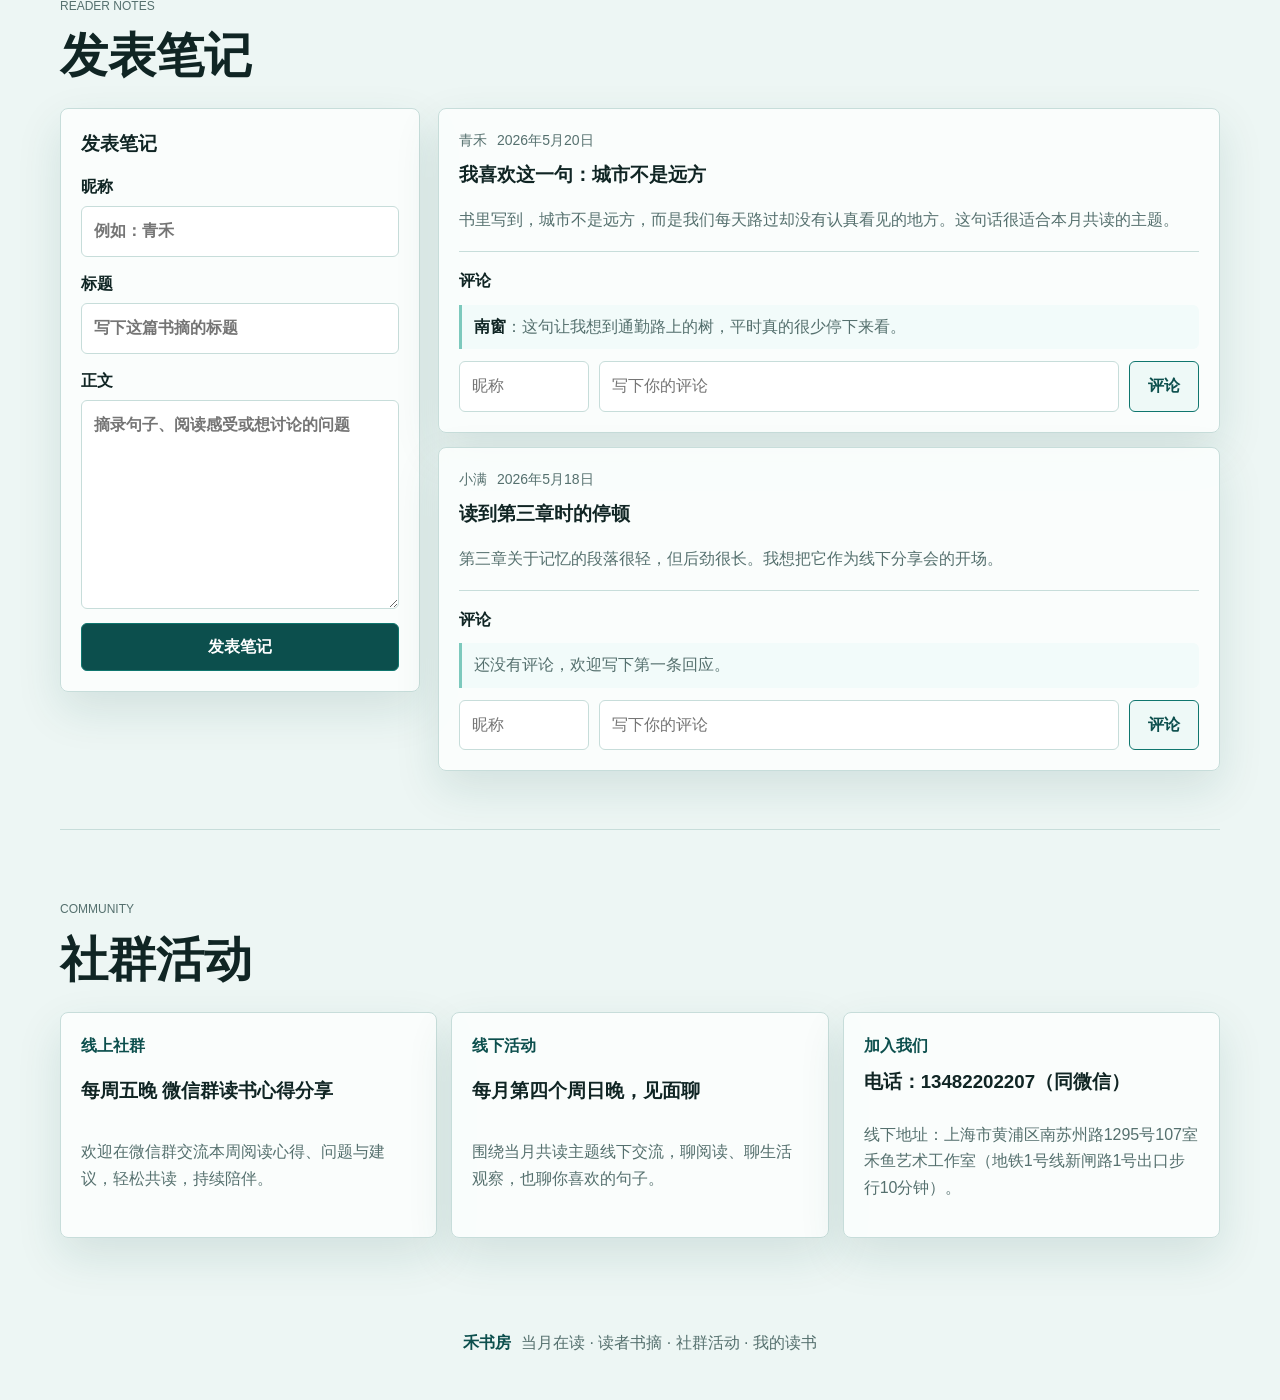
==== commit 386e9a79: "Add files via upload" ====
--- a/index.html
+++ b/index.html
@@ -3,9 +3,27 @@
 <head>
   <meta charset="UTF-8" />
   <meta name="viewport" content="width=device-width, initial-scale=1.0" />
+  <meta http-equiv="Cache-Control" content="no-store, no-cache, must-revalidate, max-age=0" />
+  <meta http-equiv="Pragma" content="no-cache" />
+  <meta http-equiv="Expires" content="0" />
+  <script>
+    (function () {
+      var BUILD = "20260521-rootfix2";
+      try {
+        var last = localStorage.getItem("__hsf_build__");
+        var url = new URL(location.href);
+        var current = url.searchParams.get("build");
+        if (last !== BUILD || current !== BUILD) {
+          localStorage.setItem("__hsf_build__", BUILD);
+          url.searchParams.set("build", BUILD);
+          location.replace(url.toString());
+        }
+      } catch (e) {}
+    })();
+  </script>
   <title>禾书房 | 读书会</title>
   <meta name="description" content="禾书房读书会，提供当月在读、读者书摘、社群活动、我的读书和管理员用户查看功能。" />
-  <link rel="stylesheet" href="styles.css?v=20260521b" />
+  <link rel="stylesheet" href="styles.css?v=20260521-rootfix2" />
 </head>
 <body>
   <header class="site-header">
@@ -18,7 +36,7 @@
     </a>
     <nav class="main-nav" aria-label="主页菜单栏">
       <a href="#monthly">当月在读</a>
-      <a href="#excerpts">读者书摘</a>
+      <a href="#excerpts">发表笔记</a>
       <a href="#events">社群活动</a>
       <a href="#mine">我的读书</a>
       <a href="#admin">管理员后台</a>
@@ -30,19 +48,14 @@
       <div class="hero-copy">
         <p class="eyebrow">Blue Green Reading Space</p>
         <h1>在禾书房，慢慢读完一本书。</h1>
-        <p>每月一本共读书，沉淀书摘、评论和读书进度。无需登录即可阅读电子书、发表评论和浏览读书详情。</p>
-        <div class="hero-actions">
-          <a class="button primary" href="#mine">查看我的读书</a>
-          <a class="button secondary" href="#excerpts">发表书摘</a>
-        </div>
-      </div>
-    </section>
+      </div>
+    </section>
+
 
     <section class="section" id="monthly" aria-labelledby="monthly-title">
       <div class="section-head">
         <p class="eyebrow">Current Reading</p>
         <h2 id="monthly-title">当月在读</h2>
-        <p>本月共读书目与讨论节奏。</p>
       </div>
       <div class="monthly-layout">
         <article class="current-book" id="current-book"></article>
@@ -77,12 +90,11 @@
     <section class="section" id="excerpts" aria-labelledby="excerpts-title">
       <div class="section-head">
         <p class="eyebrow">Reader Notes</p>
-        <h2 id="excerpts-title">读者书摘</h2>
-        <p>浏览者可以发表文章，文章下也可以继续评论。</p>
+        <h2 id="excerpts-title">发表笔记</h2>
       </div>
       <div class="excerpt-layout">
         <form class="panel editor-panel" id="excerpt-form">
-          <h3>发表文章</h3>
+          <h3>发表笔记</h3>
           <label>
             昵称
             <input name="author" type="text" placeholder="例如：青禾" required />
@@ -95,7 +107,7 @@
             正文
             <textarea name="body" rows="7" placeholder="摘录句子、阅读感受或想讨论的问题" required></textarea>
           </label>
-          <button class="button primary" type="submit">发布文章</button>
+          <button class="button primary" type="submit">发表笔记</button>
         </form>
         <div class="article-list" id="article-list" aria-live="polite"></div>
       </div>
@@ -105,7 +117,6 @@
       <div class="section-head">
         <p class="eyebrow">Community</p>
         <h2 id="events-title">社群活动</h2>
-        <p>线上共读与线下分享结合，保持轻量、持续的阅读陪伴。</p>
       </div>
       <div class="event-grid">
         <article class="event-card">
@@ -282,7 +293,7 @@
     </article>
   </template>
 
- <script src="supabase-config.js?v=20260521i"></script>
- <script src="script.js?v=20260521i"></script>
+ <script src="supabase-config.js?v=20260521-rootfix2"></script>
+ <script src="script.js?v=20260521-rootfix2"></script>
 </body>
 </html>
--- a/styles.css
+++ b/styles.css
@@ -363,12 +363,32 @@
   min-height: 420px;
 }
 
+.ebook-pdf-wrap {
+  width: 100%;
+  min-height: 560px;
+  max-height: 75vh;
+  overflow: auto;
+  -webkit-overflow-scrolling: touch;
+  border: 1px solid var(--line);
+  border-radius: 6px;
+  background: #fff;
+}
+
 .ebook-frame {
   width: 100%;
   min-height: 560px;
-  border: 1px solid var(--line);
-  border-radius: 6px;
+  border: 0;
+  border-radius: 0;
   background: #fff;
+}
+
+.ebook-pdf-embed {
+  display: block;
+}
+
+.ebook-pdf-empty {
+  display: grid;
+  place-items: start;
 }
 
 .reader-open-link {
@@ -431,6 +451,12 @@
   border-radius: 6px;
   padding: 18px;
   background: #f5fbfa;
+}
+
+.reader-actions {
+  display: flex;
+  flex-wrap: wrap;
+  gap: 10px;
 }
 
 .current-book,
@@ -1286,3 +1312,10 @@
     grid-template-columns: 1fr;
   }
 }
+
+@media (max-width: 768px) {
+  .ebook-pdf-wrap {
+    min-height: 68vh;
+    max-height: 78vh;
+  }
+}
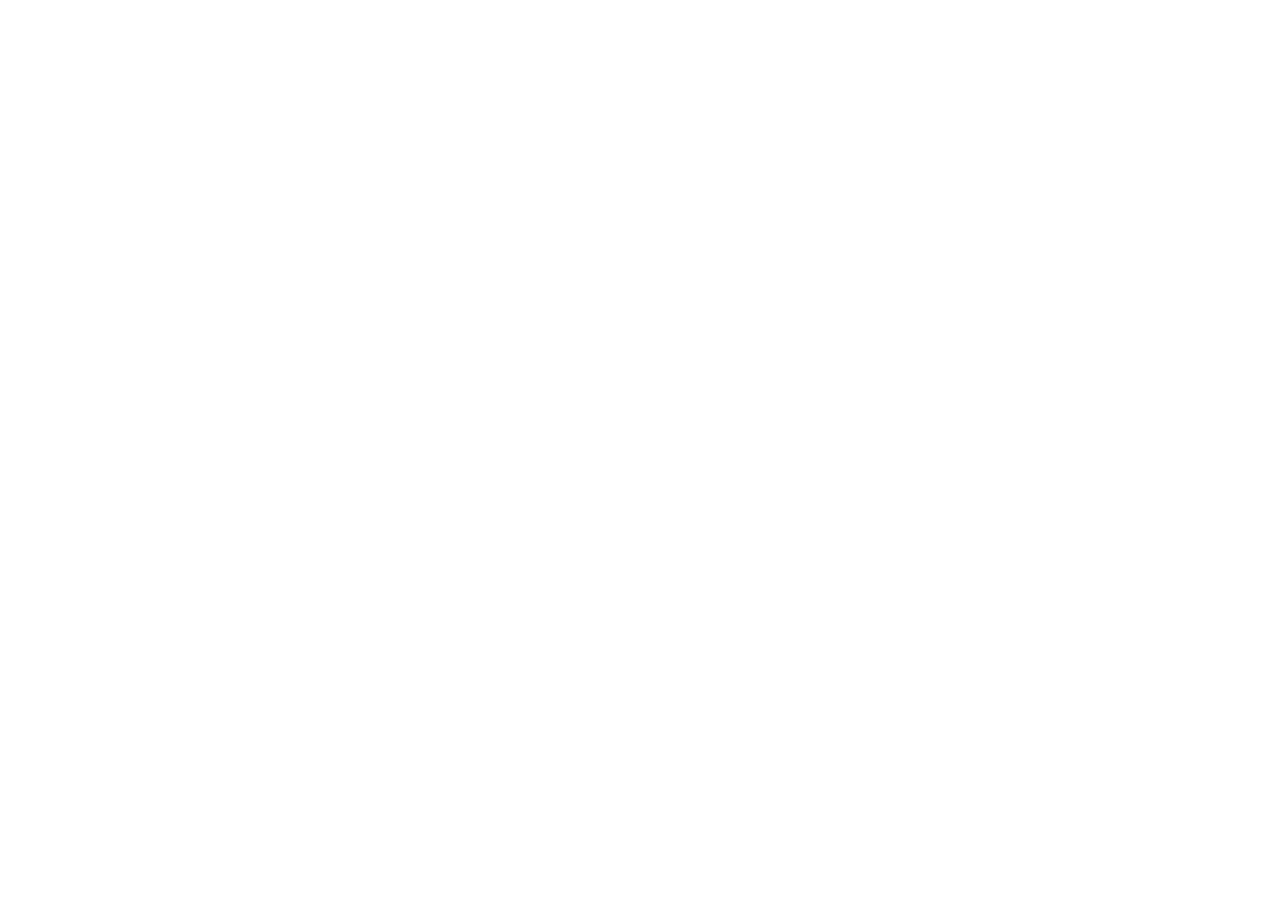
==== commit 804008e1: "Add files via upload" ====
--- a/index.html
+++ b/index.html
@@ -1,4 +1,4 @@
-<!doctype html>
+﻿<!doctype html>
 <html lang="zh-CN">
 <head>
   <meta charset="UTF-8" />
@@ -21,48 +21,67 @@
       } catch (e) {}
     })();
   </script>
-  <title>禾书房 | 读书会</title>
-  <meta name="description" content="禾书房读书会，提供当月在读、读者书摘、社群活动、我的读书和管理员用户查看功能。" />
+  <title>绂句功鎴?| 璇讳功浼?/title>
+  <meta name="description" content="绂句功鎴胯涔︿細锛屾彁渚涘綋鏈堝湪璇汇€佽鑰呬功鎽樸€佺ぞ缇ゆ椿鍔ㄣ€佹垜鐨勮涔﹀拰绠＄悊鍛樼敤鎴锋煡鐪嬪姛鑳姐€? />
   <link rel="stylesheet" href="styles.css?v=20260521-rootfix2" />
 </head>
 <body>
   <header class="site-header">
-    <a class="brand" href="#home" aria-label="禾书房首页">
-      <span class="brand-mark">禾</span>
+    <a class="brand" href="#home" aria-label="绂句功鎴块椤?>
+      <span class="brand-mark">绂?/span>
       <span>
-        <strong>禾书房</strong>
+        <strong>绂句功鎴?/strong>
         <small>Reading Club</small>
       </span>
     </a>
-    <nav class="main-nav" aria-label="主页菜单栏">
-      <a href="#monthly">当月在读</a>
-      <a href="#excerpts">发表笔记</a>
-      <a href="#events">社群活动</a>
-      <a href="#mine">我的读书</a>
-      <a href="#admin">管理员后台</a>
+    <nav class="main-nav" aria-label="涓婚〉鑿滃崟鏍?>
+      <a href="#monthly">褰撴湀鍦ㄨ</a>
+      <a href="#excerpts">鍙戣〃绗旇</a>
+      <a href="#events">绀剧兢娲诲姩</a>
+      <a href="#mine">鎴戠殑璇讳功</a>
+      <a href="#admin">绠＄悊鍛樺悗鍙?/a>
     </nav>
   </header>
 
   <main id="home">
     <section class="hero">
       <div class="hero-copy">
-        <p class="eyebrow">Blue Green Reading Space</p>
-        <h1>在禾书房，慢慢读完一本书。</h1>
-      </div>
-    </section>
-
+        <p class="eyebrow">HE READING CLUB</p>
+        <h1>鍦ㄧ涔︽埧锛屾參鎱㈣瀹屼竴鏈功銆?/h1>
+      </div>
+    </section>
+
+
+    <div class="ebook-panel panel" id="monthly-ebook-panel">
+      <div class="panel-head">
+        <div>
+          <h3>瑜版挻婀€閻㈤潧鐡欐稊?/h3>
+          <p>閻愮懓鍤幍鎾崇磻闂冨懓顕伴敍灞藉讲閸︺劋绗呴弬瑙勭叀閻顓搁悶鍡楁喅娑撳﹣绱堕惃鍕躬鐠囪崵鏁哥€涙劒鍔熼妴?/p>
+        </div>
+        <span class="tag" id="ebook-access-status">閸欘垳娲块幒銉╂鐠?/span>
+      </div>
+      <div class="ebook-list" id="monthly-ebook-list" aria-live="polite"></div>
+      <div class="ebook-reader" id="ebook-reader" hidden>
+        <div class="reader-head">
+          <h3 id="ebook-reader-title">閻㈤潧鐡欐稊锕傛鐠?/h3>
+          <button class="button secondary" type="button" id="ebook-reader-close">閸忔娊妫撮梼鍛邦嚢</button>
+        </div>
+        <p class="reader-note">娑撳鏌熼弰鍓с仛缁狅紕鎮婇崨妯圭瑐娴肩姷娈戦悽闈涚摍娑旓附鏋冨锝冣偓?/p>
+        <div class="ebook-reader-body" id="ebook-reader-body"></div>
+      </div>
+    </div>
 
     <section class="section" id="monthly" aria-labelledby="monthly-title">
       <div class="section-head">
         <p class="eyebrow">Current Reading</p>
-        <h2 id="monthly-title">当月在读</h2>
+        <h2 id="monthly-title">褰撴湀鍦ㄨ</h2>
       </div>
       <div class="monthly-layout">
         <article class="current-book" id="current-book"></article>
         <aside class="reading-activity" aria-labelledby="activity-title">
           <div class="activity-head">
-            <h3 id="activity-title">最新读书动态</h3>
-            <span>本周</span>
+            <h3 id="activity-title">鏈€鏂拌涔﹀姩鎬?/h3>
+            <span>鏈懆</span>
           </div>
           <div class="activity-list" id="activity-list" aria-live="polite"></div>
         </aside>
@@ -70,18 +89,18 @@
       <div class="ebook-panel panel" id="monthly-ebook-panel">
         <div class="panel-head">
           <div>
-            <h3>当月电子书</h3>
-            <p>点击打开阅读，可在下方查看管理员上传的在读电子书。</p>
+            <h3>褰撴湀鐢靛瓙涔?/h3>
+            <p>鐐瑰嚮鎵撳紑闃呰锛屽彲鍦ㄤ笅鏂规煡鐪嬬鐞嗗憳涓婁紶鐨勫湪璇荤數瀛愪功銆?/p>
           </div>
-          <span class="tag" id="ebook-access-status">可直接阅读</span>
+          <span class="tag" id="ebook-access-status">鍙洿鎺ラ槄璇?/span>
         </div>
         <div class="ebook-list" id="monthly-ebook-list" aria-live="polite"></div>
         <div class="ebook-reader" id="ebook-reader" hidden>
           <div class="reader-head">
-            <h3 id="ebook-reader-title">电子书阅读</h3>
-            <button class="button secondary" type="button" id="ebook-reader-close">关闭阅读</button>
+            <h3 id="ebook-reader-title">鐢靛瓙涔﹂槄璇?/h3>
+            <button class="button secondary" type="button" id="ebook-reader-close">鍏抽棴闃呰</button>
           </div>
-          <p class="reader-note">下方显示管理员上传的电子书文档。</p>
+          <p class="reader-note">涓嬫柟鏄剧ず绠＄悊鍛樹笂浼犵殑鐢靛瓙涔︽枃妗ｃ€?/p>
           <div class="ebook-reader-body" id="ebook-reader-body"></div>
         </div>
       </div>
@@ -90,24 +109,24 @@
     <section class="section" id="excerpts" aria-labelledby="excerpts-title">
       <div class="section-head">
         <p class="eyebrow">Reader Notes</p>
-        <h2 id="excerpts-title">发表笔记</h2>
+        <h2 id="excerpts-title">鍙戣〃绗旇</h2>
       </div>
       <div class="excerpt-layout">
         <form class="panel editor-panel" id="excerpt-form">
-          <h3>发表笔记</h3>
-          <label>
-            昵称
-            <input name="author" type="text" placeholder="例如：青禾" required />
-          </label>
-          <label>
-            标题
-            <input name="title" type="text" placeholder="写下这篇书摘的标题" required />
-          </label>
-          <label>
-            正文
-            <textarea name="body" rows="7" placeholder="摘录句子、阅读感受或想讨论的问题" required></textarea>
-          </label>
-          <button class="button primary" type="submit">发表笔记</button>
+          <h3>鍙戣〃绗旇</h3>
+          <label>
+            鏄电О
+            <input name="author" type="text" placeholder="渚嬪锛氶潚绂? required />
+          </label>
+          <label>
+            鏍囬
+            <input name="title" type="text" placeholder="鍐欎笅杩欑瘒涔︽憳鐨勬爣棰? required />
+          </label>
+          <label>
+            姝ｆ枃
+            <textarea name="body" rows="7" placeholder="鎽樺綍鍙ュ瓙銆侀槄璇绘劅鍙楁垨鎯宠璁虹殑闂" required></textarea>
+          </label>
+          <button class="button primary" type="submit">鍙戣〃绗旇</button>
         </form>
         <div class="article-list" id="article-list" aria-live="polite"></div>
       </div>
@@ -116,43 +135,43 @@
     <section class="section" id="events" aria-labelledby="events-title">
       <div class="section-head">
         <p class="eyebrow">Community</p>
-        <h2 id="events-title">社群活动</h2>
+        <h2 id="events-title">绀剧兢娲诲姩</h2>
       </div>
       <div class="event-grid">
         <article class="event-card">
-          <time>线上社群</time>
-          <h3>每周五晚 微信群读书心得分享</h3>
-          <p>欢迎在微信群交流本周阅读心得、问题与建议，轻松共读，持续陪伴。</p>
+          <time>绾夸笂绀剧兢</time>
+          <h3>姣忓懆浜旀櫄 寰俊缇よ涔﹀績寰楀垎浜?/h3>
+          <p>娆㈣繋鍦ㄥ井淇＄兢浜ゆ祦鏈懆闃呰蹇冨緱銆侀棶棰樹笌寤鸿锛岃交鏉惧叡璇伙紝鎸佺画闄即銆?/p>
         </article>
         <article class="event-card">
-          <time>线下活动</time>
-          <h3>每月第四个周日晚，见面聊</h3>
-          <p>围绕当月共读主题线下交流，聊阅读、聊生活观察，也聊你喜欢的句子。</p>
+          <time>绾夸笅娲诲姩</time>
+          <h3>姣忔湀绗洓涓懆鏃ユ櫄锛岃闈㈣亰</h3>
+          <p>鍥寸粫褰撴湀鍏辫涓婚绾夸笅浜ゆ祦锛岃亰闃呰銆佽亰鐢熸椿瑙傚療锛屼篃鑱婁綘鍠滄鐨勫彞瀛愩€?/p>
         </article>
         <article class="event-card">
-          <time>加入我们</time>
-          <h3>电话：13482202207（同微信）</h3>
-          <p>线下地址：上海市黄浦区南苏州路1295号107室 禾鱼艺术工作室（地铁1号线新闸路1号出口步行10分钟）。</p>
+          <time>鍔犲叆鎴戜滑</time>
+          <h3>鐢佃瘽锛?3482202207锛堝悓寰俊锛?/h3>
+          <p>绾夸笅鍦板潃锛氫笂娴峰競榛勬郸鍖哄崡鑻忓窞璺?295鍙?07瀹?绂鹃奔鑹烘湳宸ヤ綔瀹わ紙鍦伴搧1鍙风嚎鏂伴椄璺?鍙峰嚭鍙ｆ琛?0鍒嗛挓锛夈€?/p>
         </article>
       </div>
     </section>
 
     <section class="section mine-section" id="mine" aria-labelledby="mine-title">
       <div class="mine-drawer-top">
-        <strong>我的读书</strong>
-        <button type="button" class="button secondary mine-close-btn" id="mine-close-btn">关闭</button>
+        <strong>鎴戠殑璇讳功</strong>
+        <button type="button" class="button secondary mine-close-btn" id="mine-close-btn">鍏抽棴</button>
       </div>
       <div class="mine-submenu" id="mine-submenu">
-        <button type="button" class="button secondary" data-mine-pane="overview">概览</button>
-        <button type="button" class="button secondary" data-mine-pane="medal">勋章</button>
-        <button type="button" class="button secondary" data-mine-pane="finished">已读</button>
-        <button type="button" class="button secondary" data-mine-pane="notes">书摘</button>
-        <button type="button" class="button secondary" data-mine-pane="comments">评论</button>
+        <button type="button" class="button secondary" data-mine-pane="overview">姒傝</button>
+        <button type="button" class="button secondary" data-mine-pane="medal">鍕嬬珷</button>
+        <button type="button" class="button secondary" data-mine-pane="finished">宸茶</button>
+        <button type="button" class="button secondary" data-mine-pane="notes">涔︽憳</button>
+        <button type="button" class="button secondary" data-mine-pane="comments">璇勮</button>
       </div>
       <div class="section-head">
         <p class="eyebrow">My Reading</p>
-        <h2 id="mine-title">我的读书</h2>
-        <p>无需登录，直接查看读书进度、勋章、已读、书摘与评论。</p>
+        <h2 id="mine-title">鎴戠殑璇讳功</h2>
+        <p>鏃犻渶鐧诲綍锛岀洿鎺ユ煡鐪嬭涔﹁繘搴︺€佸媼绔犮€佸凡璇汇€佷功鎽樹笌璇勮銆?/p>
       </div>
       <div class="mine-layout">
         <div class="panel reading-detail" id="reading-detail"></div>
@@ -161,116 +180,118 @@
 
     <section class="section admin-section" id="admin" aria-labelledby="admin-title">
       <div class="admin-drawer-top">
-        <strong>管理员后台</strong>
-        <button type="button" class="button secondary admin-close-btn" id="admin-close-btn">关闭</button>
+        <strong>绠＄悊鍛樺悗鍙?/strong>
+        <button type="button" class="button secondary admin-close-btn" id="admin-close-btn">鍏抽棴</button>
       </div>
       <div class="admin-submenu" id="admin-submenu">
-        <button type="button" class="button secondary" data-admin-pane="login">验证</button>
-        <button type="button" class="button secondary" data-admin-pane="upload">上传电子书</button>
-        <button type="button" class="button secondary" data-admin-pane="plan">读书计划</button>
-        <button type="button" class="button secondary" data-admin-pane="users">用户信息</button>
+        <button type="button" class="button secondary" data-admin-pane="login">楠岃瘉</button>
+        <button type="button" class="button secondary" data-admin-pane="upload">涓婁紶鐢靛瓙涔?/button>
+        <button type="button" class="button secondary" data-admin-pane="plan">璇讳功璁″垝</button>
+        <button type="button" class="button secondary" data-admin-pane="users">鐢ㄦ埛淇℃伅</button>
+        <button type="button" class="button secondary" data-admin-pane="comments">评论管理</button>
       </div>
       <div class="section-head">
         <p class="eyebrow">Admin</p>
-        <h2 id="admin-title">管理员后台</h2>
-        <p>用户信息默认隐藏，只有管理员验证后才能查看。</p>
+        <h2 id="admin-title">绠＄悊鍛樺悗鍙?/h2>
+        <p>鐢ㄦ埛淇℃伅榛樿闅愯棌锛屽彧鏈夌鐞嗗憳楠岃瘉鍚庢墠鑳芥煡鐪嬨€?/p>
       </div>
       <div class="panel admin-panel">
         <form class="admin-login" id="admin-login-form">
-          <h3>管理员验证</h3>
-          <label>
-            管理员口令
-            <input name="passcode" type="password" placeholder="请输入管理员口令" autocomplete="current-password" required />
-          </label>
-          <button class="button primary" type="submit">进入后台</button>
-          <p class="form-note" id="admin-status">未验证管理员身份时，不显示任何用户名称或手机号码。</p>
+          <h3>绠＄悊鍛橀獙璇?/h3>
+          <label>
+            绠＄悊鍛樺彛浠?            <input name="passcode" type="password" placeholder="璇疯緭鍏ョ鐞嗗憳鍙ｄ护" autocomplete="current-password" required />
+          </label>
+          <button class="button primary" type="submit">杩涘叆鍚庡彴</button>
+          <p class="form-note" id="admin-status">鏈獙璇佺鐞嗗憳韬唤鏃讹紝涓嶆樉绀轰换浣曠敤鎴峰悕绉版垨鎵嬫満鍙风爜銆?/p>
         </form>
         <form class="admin-upload" id="ebook-upload-form" hidden>
-          <h3>上传当月在读电子书</h3>
-          <label>
-            电子书名称
-            <input name="title" type="text" placeholder="例如：城市慢读电子版" required />
-          </label>
-          <label>
-            领读者
-            <input name="leader" type="text" placeholder="例如：Anna" required />
-          </label>
-          <label>
-            领读者介绍
-            <textarea name="leaderIntro" rows="2" placeholder="例如：长期带领经典阅读，擅长把章节问题转化为讨论线索。" required></textarea>
-          </label>
-          <label>
-            电子书文件
-            <input name="ebook" type="file" accept=".pdf,.txt,.epub,.mobi,.html,.htm,.md" required />
-          </label>
-          <label>
-            电子书封面
-            <input name="cover" type="file" accept="image/*" />
-          </label>
-          <label>
-            阅读说明
-            <textarea name="summary" rows="3" placeholder="说明本月阅读重点或章节范围"></textarea>
-          </label>
-          <button class="button primary" type="submit">上传电子书</button>
-          <p class="form-note" id="ebook-upload-status">上传后，登录用户可在“当月在读”中查看电子书。</p>
-          <p class="form-note">当前静态演示版会把电子书保存到本浏览器的 localStorage：heBookroomEbooksV1。</p>
+          <h3>涓婁紶褰撴湀鍦ㄨ鐢靛瓙涔?/h3>
+          <label>
+            鐢靛瓙涔﹀悕绉?            <input name="title" type="text" placeholder="渚嬪锛氬煄甯傛參璇荤數瀛愮増" required />
+          </label>
+          <label>
+            棰嗚鑰?            <input name="leader" type="text" placeholder="渚嬪锛欰nna" required />
+          </label>
+          <label>
+            棰嗚鑰呬粙缁?            <textarea name="leaderIntro" rows="2" placeholder="渚嬪锛氶暱鏈熷甫棰嗙粡鍏搁槄璇伙紝鎿呴暱鎶婄珷鑺傞棶棰樿浆鍖栦负璁ㄨ绾跨储銆? required></textarea>
+          </label>
+          <label>
+            鐢靛瓙涔︽枃浠?            <input name="ebook" type="file" accept=".pdf,.txt,.epub,.mobi,.html,.htm,.md" required />
+          </label>
+          <label>
+            鐢靛瓙涔﹀皝闈?            <input name="cover" type="file" accept="image/*" />
+          </label>
+          <label>
+            闃呰璇存槑
+            <textarea name="summary" rows="3" placeholder="璇存槑鏈湀闃呰閲嶇偣鎴栫珷鑺傝寖鍥?></textarea>
+          </label>
+          <button class="button primary" type="submit">涓婁紶鐢靛瓙涔?/button>
+          <p class="form-note" id="ebook-upload-status">涓婁紶鍚庯紝鐧诲綍鐢ㄦ埛鍙湪鈥滃綋鏈堝湪璇烩€濅腑鏌ョ湅鐢靛瓙涔︺€?/p>
+          <p class="form-note">褰撳墠闈欐€佹紨绀虹増浼氭妸鐢靛瓙涔︿繚瀛樺埌鏈祻瑙堝櫒鐨?localStorage锛歨eBookroomEbooksV1銆?/p>
         </form>
         <form class="admin-plan" id="reading-plan-form" hidden>
-          <h3>编辑每周读书计划</h3>
-          <label>
-            共读标签
-            <input name="label" type="text" placeholder="例如：5 月共读" required />
-          </label>
-          <label>
-            书名
-            <input name="title" type="text" placeholder="例如：《城市慢读：在日常里重新看见自己》" required />
-          </label>
-          <label>
-            封面竖排文字
-            <input name="coverText" type="text" placeholder="例如：城市慢读" required />
-          </label>
-          <label>
-            共读说明
-            <textarea name="description" rows="3" placeholder="说明本月阅读安排" required></textarea>
+          <h3>缂栬緫姣忓懆璇讳功璁″垝</h3>
+          <label>
+            鍏辫鏍囩
+            <input name="label" type="text" placeholder="渚嬪锛? 鏈堝叡璇? required />
+          </label>
+          <label>
+            涔﹀悕
+            <input name="title" type="text" placeholder="渚嬪锛氥€婂煄甯傛參璇伙細鍦ㄦ棩甯搁噷閲嶆柊鐪嬭鑷繁銆? required />
+          </label>
+          <label>
+            灏侀潰绔栨帓鏂囧瓧
+            <input name="coverText" type="text" placeholder="渚嬪锛氬煄甯傛參璇? required />
+          </label>
+          <label>
+            鍏辫璇存槑
+            <textarea name="description" rows="3" placeholder="璇存槑鏈湀闃呰瀹夋帓" required></textarea>
           </label>
           <div class="plan-fields">
             <label>
-              第 1 周
-              <input name="week1" type="text" placeholder="第 1 周 · 1-3 章" required />
+              绗?1 鍛?              <input name="week1" type="text" placeholder="绗?1 鍛?路 1-3 绔? required />
             </label>
             <label>
-              第 2 周
-              <input name="week2" type="text" placeholder="第 2 周 · 4-6 章" required />
+              绗?2 鍛?              <input name="week2" type="text" placeholder="绗?2 鍛?路 4-6 绔? required />
             </label>
             <label>
-              第 3 周
-              <input name="week3" type="text" placeholder="第 3 周 · 7-9 章" required />
+              绗?3 鍛?              <input name="week3" type="text" placeholder="绗?3 鍛?路 7-9 绔? required />
             </label>
             <label>
-              第 4 周
-              <input name="week4" type="text" placeholder="第 4 周 · 分享会" required />
+              绗?4 鍛?              <input name="week4" type="text" placeholder="绗?4 鍛?路 鍒嗕韩浼? required />
             </label>
           </div>
-          <button class="button primary" type="submit">保存读书计划</button>
-          <p class="form-note" id="reading-plan-status">保存后会立即更新“当月在读”的每周计划。</p>
+          <button class="button primary" type="submit">淇濆瓨璇讳功璁″垝</button>
+          <p class="form-note" id="reading-plan-status">淇濆瓨鍚庝細绔嬪嵆鏇存柊鈥滃綋鏈堝湪璇烩€濈殑姣忓懆璁″垝銆?/p>
         </form>
         <table id="admin-user-table" hidden>
           <thead>
             <tr>
-              <th>用户名称</th>
-              <th>手机号码</th>
-              <th>注册时间</th>
+              <th>鐢ㄦ埛鍚嶇О</th>
+              <th>鎵嬫満鍙风爜</th>
+              <th>娉ㄥ唽鏃堕棿</th>
             </tr>
           </thead>
           <tbody id="admin-user-list"></tbody>
         </table>
+        <table id="admin-comment-table" hidden>
+          <thead>
+            <tr>
+              <th>文章</th>
+              <th>评论者</th>
+              <th>评论内容</th>
+              <th>操作</th>
+            </tr>
+          </thead>
+          <tbody id="admin-comment-list"></tbody>
+        </table>
       </div>
     </section>
   </main>
 
   <footer class="site-footer">
-    <strong>禾书房</strong>
-    <span>当月在读 · 读者书摘 · 社群活动 · 我的读书</span>
+    <strong>绂句功鎴?/strong>
+    <span>褰撴湀鍦ㄨ 路 璇昏€呬功鎽?路 绀剧兢娲诲姩 路 鎴戠殑璇讳功</span>
   </footer>
 
   <template id="article-template">
@@ -282,12 +303,12 @@
       <h3 class="article-title"></h3>
       <p class="article-body"></p>
       <div class="comment-box">
-        <h4>评论</h4>
+        <h4>璇勮</h4>
         <div class="comment-list"></div>
         <form class="comment-form">
-          <input name="author" type="text" placeholder="昵称" required />
-          <input name="body" type="text" placeholder="写下你的评论" required />
-          <button class="button secondary" type="submit">评论</button>
+          <input name="author" type="text" placeholder="鏄电О" required />
+          <input name="body" type="text" placeholder="鍐欎笅浣犵殑璇勮" required />
+          <button class="button secondary" type="submit">璇勮</button>
         </form>
       </div>
     </article>
@@ -297,3 +318,4 @@
  <script src="script.js?v=20260521-rootfix2"></script>
 </body>
 </html>
+
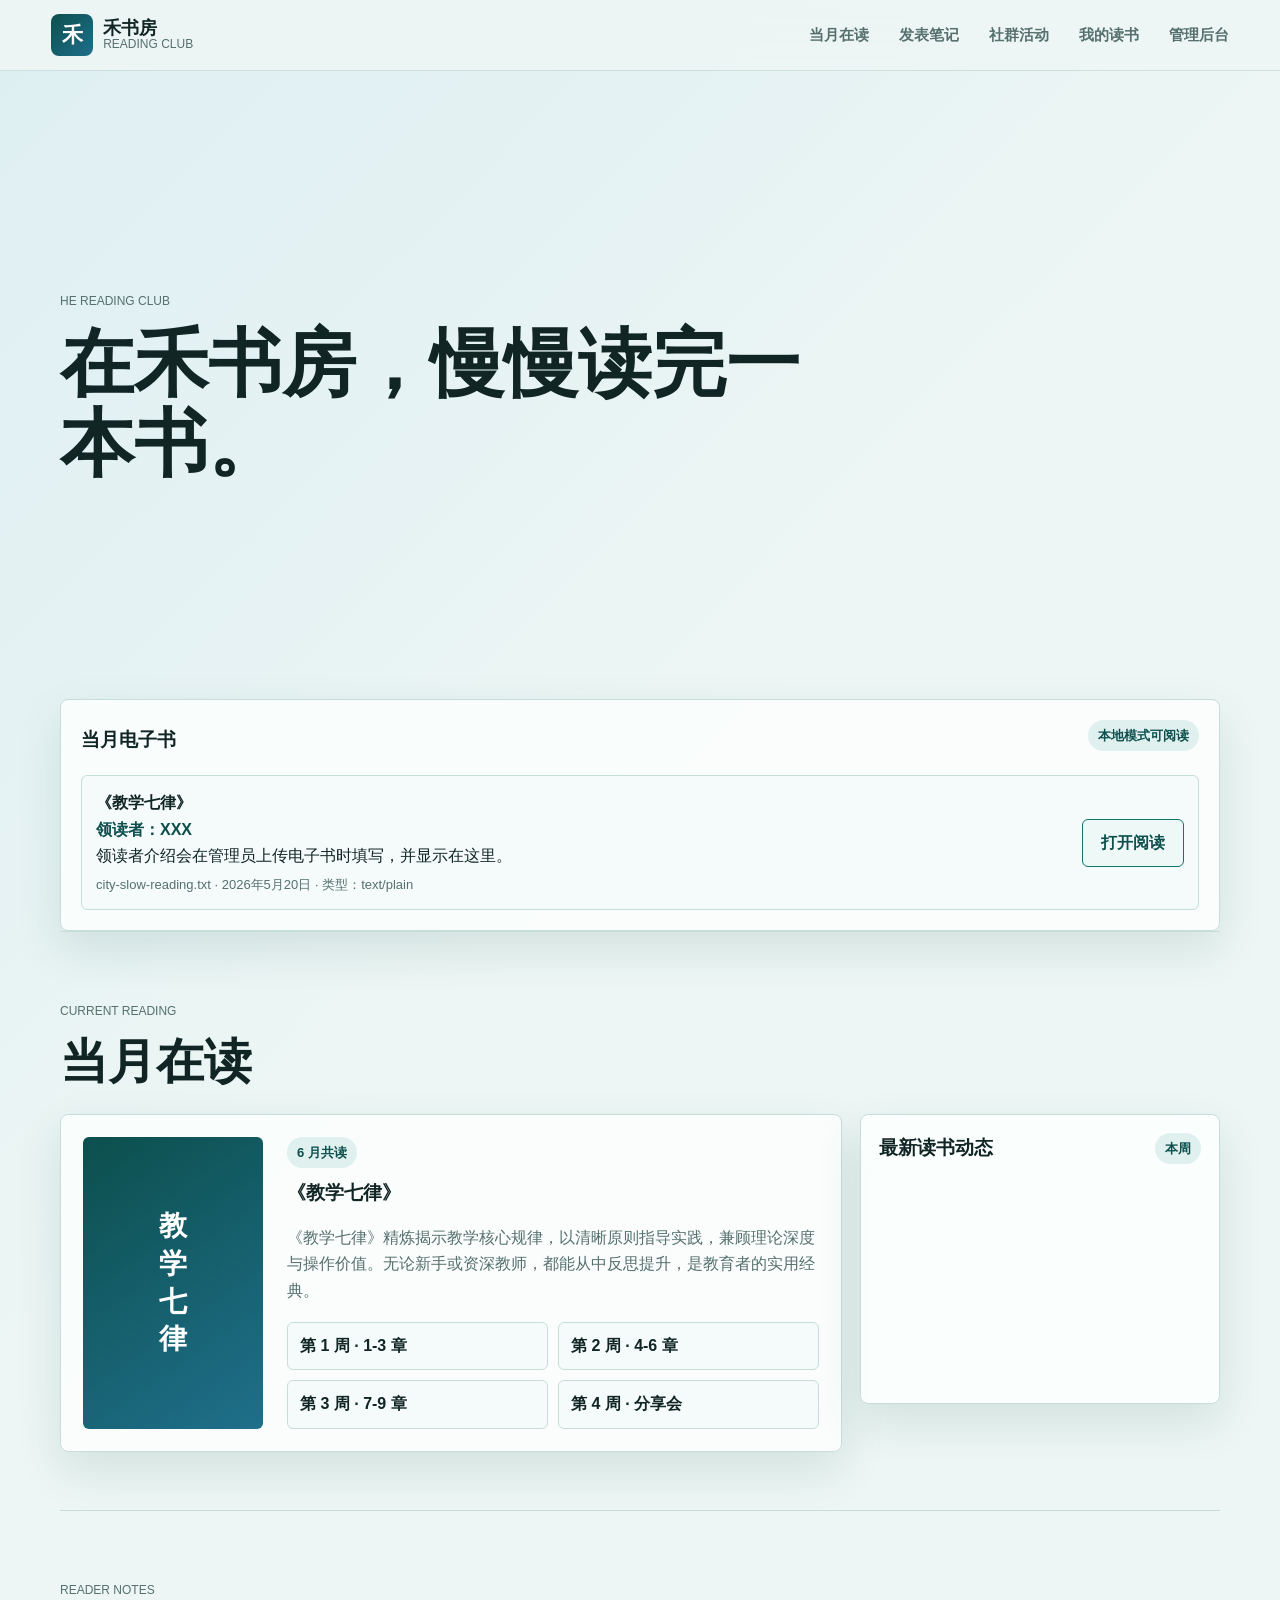
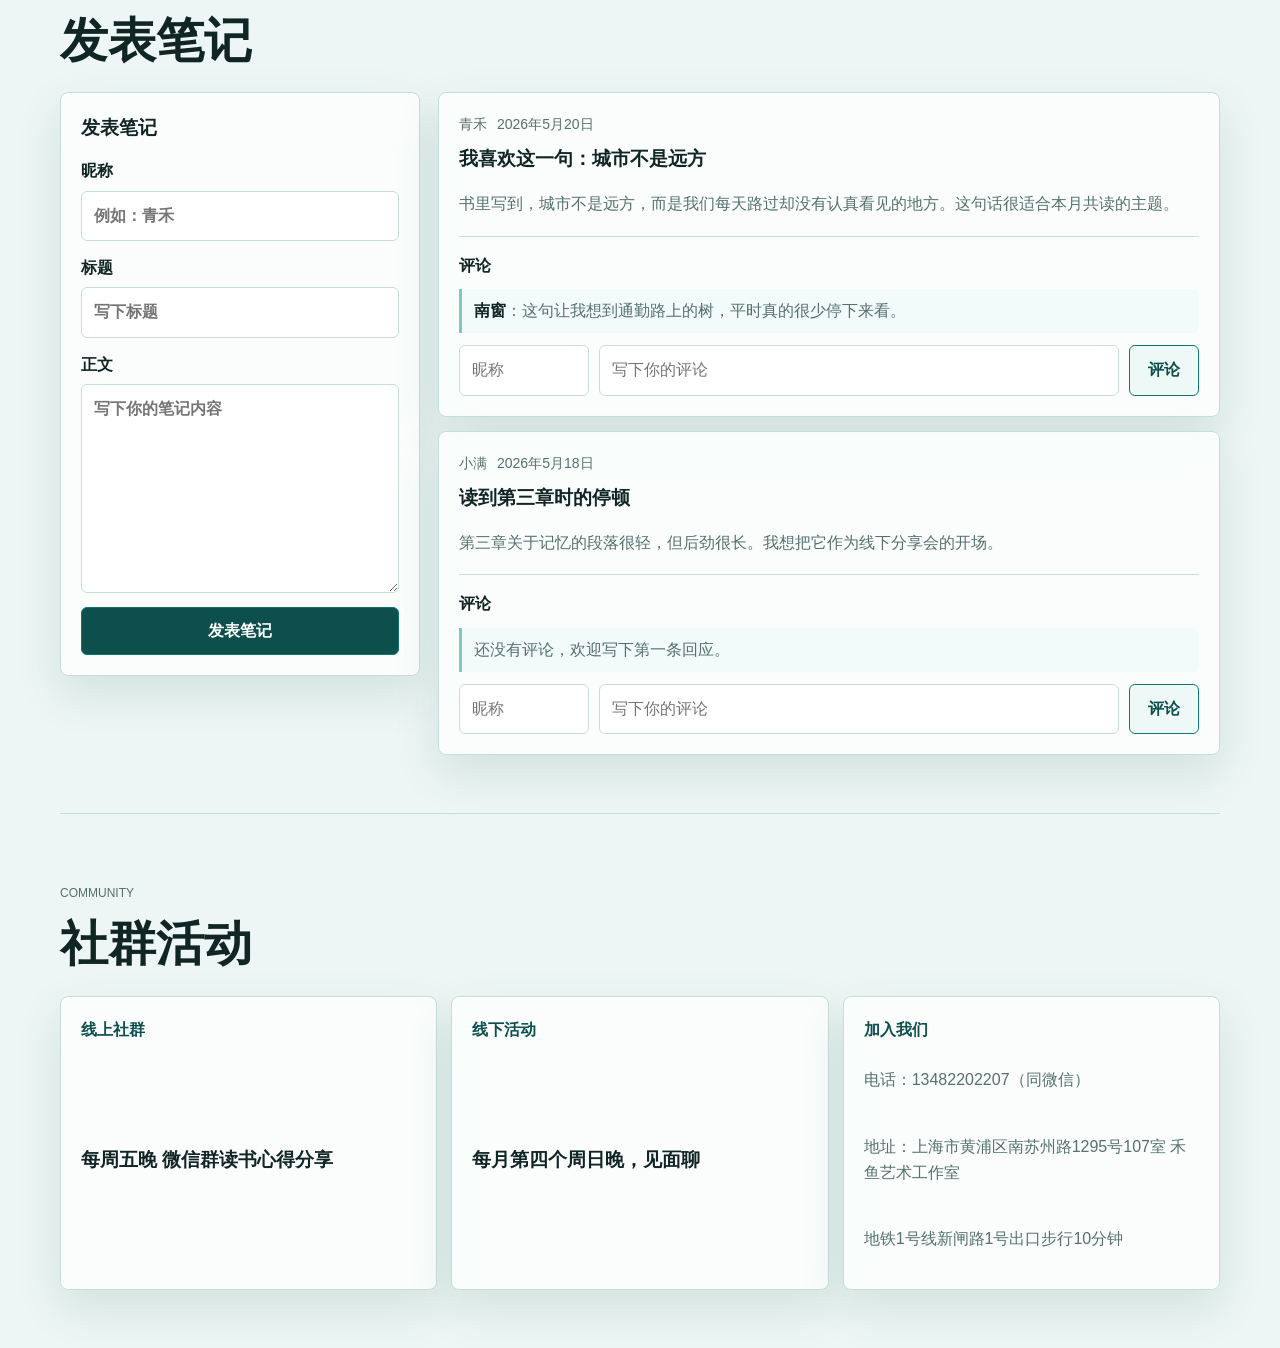
==== commit 29d3d40b: "Add files via upload" ====
--- a/index.html
+++ b/index.html
@@ -1,4 +1,4 @@
-﻿<!doctype html>
+<!doctype html>
 <html lang="zh-CN">
 <head>
   <meta charset="UTF-8" />
@@ -6,40 +6,25 @@
   <meta http-equiv="Cache-Control" content="no-store, no-cache, must-revalidate, max-age=0" />
   <meta http-equiv="Pragma" content="no-cache" />
   <meta http-equiv="Expires" content="0" />
-  <script>
-    (function () {
-      var BUILD = "20260521-rootfix2";
-      try {
-        var last = localStorage.getItem("__hsf_build__");
-        var url = new URL(location.href);
-        var current = url.searchParams.get("build");
-        if (last !== BUILD || current !== BUILD) {
-          localStorage.setItem("__hsf_build__", BUILD);
-          url.searchParams.set("build", BUILD);
-          location.replace(url.toString());
-        }
-      } catch (e) {}
-    })();
-  </script>
-  <title>绂句功鎴?| 璇讳功浼?/title>
-  <meta name="description" content="绂句功鎴胯涔︿細锛屾彁渚涘綋鏈堝湪璇汇€佽鑰呬功鎽樸€佺ぞ缇ゆ椿鍔ㄣ€佹垜鐨勮涔﹀拰绠＄悊鍛樼敤鎴锋煡鐪嬪姛鑳姐€? />
-  <link rel="stylesheet" href="styles.css?v=20260521-rootfix2" />
+  <title>禾书房 | 读书会</title>
+  <meta name="description" content="禾书房读书会：当月在读、发表笔记、社群活动、我的读书、管理后台。" />
+  <link rel="stylesheet" href="styles.css?v=20260521-recover1" />
 </head>
 <body>
   <header class="site-header">
-    <a class="brand" href="#home" aria-label="绂句功鎴块椤?>
-      <span class="brand-mark">绂?/span>
+    <a class="brand" href="#home" aria-label="禾书房首页">
+      <span class="brand-mark">禾</span>
       <span>
-        <strong>绂句功鎴?/strong>
-        <small>Reading Club</small>
+        <strong>禾书房</strong>
+        <small>READING CLUB</small>
       </span>
     </a>
-    <nav class="main-nav" aria-label="涓婚〉鑿滃崟鏍?>
-      <a href="#monthly">褰撴湀鍦ㄨ</a>
-      <a href="#excerpts">鍙戣〃绗旇</a>
-      <a href="#events">绀剧兢娲诲姩</a>
-      <a href="#mine">鎴戠殑璇讳功</a>
-      <a href="#admin">绠＄悊鍛樺悗鍙?/a>
+    <nav class="main-nav" aria-label="主菜单">
+      <a href="#monthly">当月在读</a>
+      <a href="#excerpts">发表笔记</a>
+      <a href="#events">社群活动</a>
+      <a href="#mine">我的读书</a>
+      <a href="#admin">管理后台</a>
     </nav>
   </header>
 
@@ -47,86 +32,65 @@
     <section class="hero">
       <div class="hero-copy">
         <p class="eyebrow">HE READING CLUB</p>
-        <h1>鍦ㄧ涔︽埧锛屾參鎱㈣瀹屼竴鏈功銆?/h1>
-      </div>
-    </section>
-
+        <h1>在禾书房，慢慢读完一本书。</h1>
+      </div>
+    </section>
 
     <div class="ebook-panel panel" id="monthly-ebook-panel">
       <div class="panel-head">
         <div>
-          <h3>瑜版挻婀€閻㈤潧鐡欐稊?/h3>
-          <p>閻愮懓鍤幍鎾崇磻闂冨懓顕伴敍灞藉讲閸︺劋绗呴弬瑙勭叀閻顓搁悶鍡楁喅娑撳﹣绱堕惃鍕躬鐠囪崵鏁哥€涙劒鍔熼妴?/p>
+          <h3>当月电子书</h3>
         </div>
-        <span class="tag" id="ebook-access-status">閸欘垳娲块幒銉╂鐠?/span>
+        <span class="tag" id="ebook-access-status">本地模式可阅读</span>
       </div>
       <div class="ebook-list" id="monthly-ebook-list" aria-live="polite"></div>
       <div class="ebook-reader" id="ebook-reader" hidden>
         <div class="reader-head">
-          <h3 id="ebook-reader-title">閻㈤潧鐡欐稊锕傛鐠?/h3>
-          <button class="button secondary" type="button" id="ebook-reader-close">閸忔娊妫撮梼鍛邦嚢</button>
+          <h3 id="ebook-reader-title">电子书阅读</h3>
+          <button class="button secondary" type="button" id="ebook-reader-close">关闭阅读</button>
         </div>
-        <p class="reader-note">娑撳鏌熼弰鍓с仛缁狅紕鎮婇崨妯圭瑐娴肩姷娈戦悽闈涚摍娑旓附鏋冨锝冣偓?/p>
         <div class="ebook-reader-body" id="ebook-reader-body"></div>
       </div>
     </div>
 
     <section class="section" id="monthly" aria-labelledby="monthly-title">
       <div class="section-head">
-        <p class="eyebrow">Current Reading</p>
-        <h2 id="monthly-title">褰撴湀鍦ㄨ</h2>
+        <p class="eyebrow">CURRENT READING</p>
+        <h2 id="monthly-title">当月在读</h2>
       </div>
       <div class="monthly-layout">
         <article class="current-book" id="current-book"></article>
         <aside class="reading-activity" aria-labelledby="activity-title">
           <div class="activity-head">
-            <h3 id="activity-title">鏈€鏂拌涔﹀姩鎬?/h3>
-            <span>鏈懆</span>
+            <h3 id="activity-title">最新读书动态</h3>
+            <span>本周</span>
           </div>
           <div class="activity-list" id="activity-list" aria-live="polite"></div>
         </aside>
       </div>
-      <div class="ebook-panel panel" id="monthly-ebook-panel">
-        <div class="panel-head">
-          <div>
-            <h3>褰撴湀鐢靛瓙涔?/h3>
-            <p>鐐瑰嚮鎵撳紑闃呰锛屽彲鍦ㄤ笅鏂规煡鐪嬬鐞嗗憳涓婁紶鐨勫湪璇荤數瀛愪功銆?/p>
-          </div>
-          <span class="tag" id="ebook-access-status">鍙洿鎺ラ槄璇?/span>
-        </div>
-        <div class="ebook-list" id="monthly-ebook-list" aria-live="polite"></div>
-        <div class="ebook-reader" id="ebook-reader" hidden>
-          <div class="reader-head">
-            <h3 id="ebook-reader-title">鐢靛瓙涔﹂槄璇?/h3>
-            <button class="button secondary" type="button" id="ebook-reader-close">鍏抽棴闃呰</button>
-          </div>
-          <p class="reader-note">涓嬫柟鏄剧ず绠＄悊鍛樹笂浼犵殑鐢靛瓙涔︽枃妗ｃ€?/p>
-          <div class="ebook-reader-body" id="ebook-reader-body"></div>
-        </div>
-      </div>
     </section>
 
     <section class="section" id="excerpts" aria-labelledby="excerpts-title">
       <div class="section-head">
-        <p class="eyebrow">Reader Notes</p>
-        <h2 id="excerpts-title">鍙戣〃绗旇</h2>
+        <p class="eyebrow">READER NOTES</p>
+        <h2 id="excerpts-title">发表笔记</h2>
       </div>
       <div class="excerpt-layout">
         <form class="panel editor-panel" id="excerpt-form">
-          <h3>鍙戣〃绗旇</h3>
-          <label>
-            鏄电О
-            <input name="author" type="text" placeholder="渚嬪锛氶潚绂? required />
-          </label>
-          <label>
-            鏍囬
-            <input name="title" type="text" placeholder="鍐欎笅杩欑瘒涔︽憳鐨勬爣棰? required />
-          </label>
-          <label>
-            姝ｆ枃
-            <textarea name="body" rows="7" placeholder="鎽樺綍鍙ュ瓙銆侀槄璇绘劅鍙楁垨鎯宠璁虹殑闂" required></textarea>
-          </label>
-          <button class="button primary" type="submit">鍙戣〃绗旇</button>
+          <h3>发表笔记</h3>
+          <label>
+            昵称
+            <input name="author" type="text" placeholder="例如：青禾" required />
+          </label>
+          <label>
+            标题
+            <input name="title" type="text" placeholder="写下标题" required />
+          </label>
+          <label>
+            正文
+            <textarea name="body" rows="7" placeholder="写下你的笔记内容" required></textarea>
+          </label>
+          <button class="button primary" type="submit">发表笔记</button>
         </form>
         <div class="article-list" id="article-list" aria-live="polite"></div>
       </div>
@@ -134,44 +98,31 @@
 
     <section class="section" id="events" aria-labelledby="events-title">
       <div class="section-head">
-        <p class="eyebrow">Community</p>
-        <h2 id="events-title">绀剧兢娲诲姩</h2>
+        <p class="eyebrow">COMMUNITY</p>
+        <h2 id="events-title">社群活动</h2>
       </div>
       <div class="event-grid">
-        <article class="event-card">
-          <time>绾夸笂绀剧兢</time>
-          <h3>姣忓懆浜旀櫄 寰俊缇よ涔﹀績寰楀垎浜?/h3>
-          <p>娆㈣繋鍦ㄥ井淇＄兢浜ゆ祦鏈懆闃呰蹇冨緱銆侀棶棰樹笌寤鸿锛岃交鏉惧叡璇伙紝鎸佺画闄即銆?/p>
+        <article class="panel event-card">
+          <time>线上社群</time>
+          <h3>每周五晚 微信群读书心得分享</h3>
         </article>
-        <article class="event-card">
-          <time>绾夸笅娲诲姩</time>
-          <h3>姣忔湀绗洓涓懆鏃ユ櫄锛岃闈㈣亰</h3>
-          <p>鍥寸粫褰撴湀鍏辫涓婚绾夸笅浜ゆ祦锛岃亰闃呰銆佽亰鐢熸椿瑙傚療锛屼篃鑱婁綘鍠滄鐨勫彞瀛愩€?/p>
+        <article class="panel event-card">
+          <time>线下活动</time>
+          <h3>每月第四个周日晚，见面聊</h3>
         </article>
-        <article class="event-card">
-          <time>鍔犲叆鎴戜滑</time>
-          <h3>鐢佃瘽锛?3482202207锛堝悓寰俊锛?/h3>
-          <p>绾夸笅鍦板潃锛氫笂娴峰競榛勬郸鍖哄崡鑻忓窞璺?295鍙?07瀹?绂鹃奔鑹烘湳宸ヤ綔瀹わ紙鍦伴搧1鍙风嚎鏂伴椄璺?鍙峰嚭鍙ｆ琛?0鍒嗛挓锛夈€?/p>
+        <article class="panel event-card">
+          <time>加入我们</time>
+          <p>电话：13482202207（同微信）</p>
+          <p>地址：上海市黄浦区南苏州路1295号107室 禾鱼艺术工作室</p>
+          <p>地铁1号线新闸路1号出口步行10分钟</p>
         </article>
       </div>
     </section>
 
     <section class="section mine-section" id="mine" aria-labelledby="mine-title">
-      <div class="mine-drawer-top">
-        <strong>鎴戠殑璇讳功</strong>
-        <button type="button" class="button secondary mine-close-btn" id="mine-close-btn">鍏抽棴</button>
-      </div>
-      <div class="mine-submenu" id="mine-submenu">
-        <button type="button" class="button secondary" data-mine-pane="overview">姒傝</button>
-        <button type="button" class="button secondary" data-mine-pane="medal">鍕嬬珷</button>
-        <button type="button" class="button secondary" data-mine-pane="finished">宸茶</button>
-        <button type="button" class="button secondary" data-mine-pane="notes">涔︽憳</button>
-        <button type="button" class="button secondary" data-mine-pane="comments">璇勮</button>
-      </div>
-      <div class="section-head">
-        <p class="eyebrow">My Reading</p>
-        <h2 id="mine-title">鎴戠殑璇讳功</h2>
-        <p>鏃犻渶鐧诲綍锛岀洿鎺ユ煡鐪嬭涔﹁繘搴︺€佸媼绔犮€佸凡璇汇€佷功鎽樹笌璇勮銆?/p>
+      <div class="section-head">
+        <p class="eyebrow">MY READING</p>
+        <h2 id="mine-title">我的读书</h2>
       </div>
       <div class="mine-layout">
         <div class="panel reading-detail" id="reading-detail"></div>
@@ -180,119 +131,75 @@
 
     <section class="section admin-section" id="admin" aria-labelledby="admin-title">
       <div class="admin-drawer-top">
-        <strong>绠＄悊鍛樺悗鍙?/strong>
-        <button type="button" class="button secondary admin-close-btn" id="admin-close-btn">鍏抽棴</button>
+        <strong>管理后台</strong>
+        <button type="button" class="button secondary admin-close-btn" id="admin-close-btn">关闭</button>
       </div>
       <div class="admin-submenu" id="admin-submenu">
-        <button type="button" class="button secondary" data-admin-pane="login">楠岃瘉</button>
-        <button type="button" class="button secondary" data-admin-pane="upload">涓婁紶鐢靛瓙涔?/button>
-        <button type="button" class="button secondary" data-admin-pane="plan">璇讳功璁″垝</button>
-        <button type="button" class="button secondary" data-admin-pane="users">鐢ㄦ埛淇℃伅</button>
+        <button type="button" class="button secondary" data-admin-pane="login">验证</button>
+        <button type="button" class="button secondary" data-admin-pane="upload">上传电子书</button>
+        <button type="button" class="button secondary" data-admin-pane="plan">读书计划</button>
+        <button type="button" class="button secondary" data-admin-pane="users">用户信息</button>
         <button type="button" class="button secondary" data-admin-pane="comments">评论管理</button>
       </div>
       <div class="section-head">
-        <p class="eyebrow">Admin</p>
-        <h2 id="admin-title">绠＄悊鍛樺悗鍙?/h2>
-        <p>鐢ㄦ埛淇℃伅榛樿闅愯棌锛屽彧鏈夌鐞嗗憳楠岃瘉鍚庢墠鑳芥煡鐪嬨€?/p>
+        <p class="eyebrow">ADMIN</p>
+        <h2 id="admin-title">管理后台</h2>
       </div>
       <div class="panel admin-panel">
         <form class="admin-login" id="admin-login-form">
-          <h3>绠＄悊鍛橀獙璇?/h3>
-          <label>
-            绠＄悊鍛樺彛浠?            <input name="passcode" type="password" placeholder="璇疯緭鍏ョ鐞嗗憳鍙ｄ护" autocomplete="current-password" required />
-          </label>
-          <button class="button primary" type="submit">杩涘叆鍚庡彴</button>
-          <p class="form-note" id="admin-status">鏈獙璇佺鐞嗗憳韬唤鏃讹紝涓嶆樉绀轰换浣曠敤鎴峰悕绉版垨鎵嬫満鍙风爜銆?/p>
-        </form>
+          <h3>管理验证</h3>
+          <label>
+            管理口令
+            <input name="passcode" type="password" placeholder="请输入管理口令" autocomplete="current-password" required />
+          </label>
+          <button class="button primary" type="submit">进入后台</button>
+          <p class="form-note" id="admin-status">未验证状态下，不显示用户信息。</p>
+        </form>
+
         <form class="admin-upload" id="ebook-upload-form" hidden>
-          <h3>涓婁紶褰撴湀鍦ㄨ鐢靛瓙涔?/h3>
-          <label>
-            鐢靛瓙涔﹀悕绉?            <input name="title" type="text" placeholder="渚嬪锛氬煄甯傛參璇荤數瀛愮増" required />
-          </label>
-          <label>
-            棰嗚鑰?            <input name="leader" type="text" placeholder="渚嬪锛欰nna" required />
-          </label>
-          <label>
-            棰嗚鑰呬粙缁?            <textarea name="leaderIntro" rows="2" placeholder="渚嬪锛氶暱鏈熷甫棰嗙粡鍏搁槄璇伙紝鎿呴暱鎶婄珷鑺傞棶棰樿浆鍖栦负璁ㄨ绾跨储銆? required></textarea>
-          </label>
-          <label>
-            鐢靛瓙涔︽枃浠?            <input name="ebook" type="file" accept=".pdf,.txt,.epub,.mobi,.html,.htm,.md" required />
-          </label>
-          <label>
-            鐢靛瓙涔﹀皝闈?            <input name="cover" type="file" accept="image/*" />
-          </label>
-          <label>
-            闃呰璇存槑
-            <textarea name="summary" rows="3" placeholder="璇存槑鏈湀闃呰閲嶇偣鎴栫珷鑺傝寖鍥?></textarea>
-          </label>
-          <button class="button primary" type="submit">涓婁紶鐢靛瓙涔?/button>
-          <p class="form-note" id="ebook-upload-status">涓婁紶鍚庯紝鐧诲綍鐢ㄦ埛鍙湪鈥滃綋鏈堝湪璇烩€濅腑鏌ョ湅鐢靛瓙涔︺€?/p>
-          <p class="form-note">褰撳墠闈欐€佹紨绀虹増浼氭妸鐢靛瓙涔︿繚瀛樺埌鏈祻瑙堝櫒鐨?localStorage锛歨eBookroomEbooksV1銆?/p>
-        </form>
+          <h3>上传当月电子书</h3>
+          <label>电子书名称<input name="title" type="text" required /></label>
+          <label>领读者<input name="leader" type="text" required /></label>
+          <label>领读者介绍<textarea name="leaderIntro" rows="2" required></textarea></label>
+          <label>电子书文件<input name="ebook" type="file" accept=".pdf,.txt,.md,.html,.htm" required /></label>
+          <label>电子书封面<input name="cover" type="file" accept="image/*" /></label>
+          <label>阅读说明<textarea name="summary" rows="3"></textarea></label>
+          <button class="button primary" type="submit">上传电子书</button>
+          <p class="form-note" id="ebook-upload-status"></p>
+        </form>
+
         <form class="admin-plan" id="reading-plan-form" hidden>
-          <h3>缂栬緫姣忓懆璇讳功璁″垝</h3>
-          <label>
-            鍏辫鏍囩
-            <input name="label" type="text" placeholder="渚嬪锛? 鏈堝叡璇? required />
-          </label>
-          <label>
-            涔﹀悕
-            <input name="title" type="text" placeholder="渚嬪锛氥€婂煄甯傛參璇伙細鍦ㄦ棩甯搁噷閲嶆柊鐪嬭鑷繁銆? required />
-          </label>
-          <label>
-            灏侀潰绔栨帓鏂囧瓧
-            <input name="coverText" type="text" placeholder="渚嬪锛氬煄甯傛參璇? required />
-          </label>
-          <label>
-            鍏辫璇存槑
-            <textarea name="description" rows="3" placeholder="璇存槑鏈湀闃呰瀹夋帓" required></textarea>
-          </label>
+          <h3>编辑每周读书计划</h3>
+          <label>共读标签<input name="label" type="text" required /></label>
+          <label>书名<input name="title" type="text" required /></label>
+          <label>封面竖排文字<input name="coverText" type="text" required /></label>
+          <label>共读说明<textarea name="description" rows="3" required></textarea></label>
           <div class="plan-fields">
-            <label>
-              绗?1 鍛?              <input name="week1" type="text" placeholder="绗?1 鍛?路 1-3 绔? required />
-            </label>
-            <label>
-              绗?2 鍛?              <input name="week2" type="text" placeholder="绗?2 鍛?路 4-6 绔? required />
-            </label>
-            <label>
-              绗?3 鍛?              <input name="week3" type="text" placeholder="绗?3 鍛?路 7-9 绔? required />
-            </label>
-            <label>
-              绗?4 鍛?              <input name="week4" type="text" placeholder="绗?4 鍛?路 鍒嗕韩浼? required />
-            </label>
+            <label>第1周<input name="week1" type="text" required /></label>
+            <label>第2周<input name="week2" type="text" required /></label>
+            <label>第3周<input name="week3" type="text" required /></label>
+            <label>第4周<input name="week4" type="text" required /></label>
           </div>
-          <button class="button primary" type="submit">淇濆瓨璇讳功璁″垝</button>
-          <p class="form-note" id="reading-plan-status">淇濆瓨鍚庝細绔嬪嵆鏇存柊鈥滃綋鏈堝湪璇烩€濈殑姣忓懆璁″垝銆?/p>
-        </form>
+          <button class="button primary" type="submit">保存读书计划</button>
+          <p class="form-note" id="reading-plan-status"></p>
+        </form>
+
         <table id="admin-user-table" hidden>
           <thead>
-            <tr>
-              <th>鐢ㄦ埛鍚嶇О</th>
-              <th>鎵嬫満鍙风爜</th>
-              <th>娉ㄥ唽鏃堕棿</th>
-            </tr>
+            <tr><th>用户名称</th><th>手机号码</th><th>注册时间</th></tr>
           </thead>
           <tbody id="admin-user-list"></tbody>
         </table>
+
         <table id="admin-comment-table" hidden>
           <thead>
-            <tr>
-              <th>文章</th>
-              <th>评论者</th>
-              <th>评论内容</th>
-              <th>操作</th>
-            </tr>
+            <tr><th>文章</th><th>评论者</th><th>评论内容</th><th>操作</th></tr>
           </thead>
           <tbody id="admin-comment-list"></tbody>
         </table>
       </div>
     </section>
   </main>
-
-  <footer class="site-footer">
-    <strong>绂句功鎴?/strong>
-    <span>褰撴湀鍦ㄨ 路 璇昏€呬功鎽?路 绀剧兢娲诲姩 路 鎴戠殑璇讳功</span>
-  </footer>
 
   <template id="article-template">
     <article class="article-card">
@@ -303,19 +210,18 @@
       <h3 class="article-title"></h3>
       <p class="article-body"></p>
       <div class="comment-box">
-        <h4>璇勮</h4>
+        <h4>评论</h4>
         <div class="comment-list"></div>
         <form class="comment-form">
-          <input name="author" type="text" placeholder="鏄电О" required />
-          <input name="body" type="text" placeholder="鍐欎笅浣犵殑璇勮" required />
-          <button class="button secondary" type="submit">璇勮</button>
+          <input name="author" type="text" placeholder="昵称" required />
+          <input name="body" type="text" placeholder="写下你的评论" required />
+          <button class="button secondary" type="submit">评论</button>
         </form>
       </div>
     </article>
   </template>
 
- <script src="supabase-config.js?v=20260521-rootfix2"></script>
- <script src="script.js?v=20260521-rootfix2"></script>
+  <script src="supabase-config.js?v=20260521-recover1"></script>
+  <script src="script.js?v=20260521-recover1"></script>
 </body>
 </html>
-
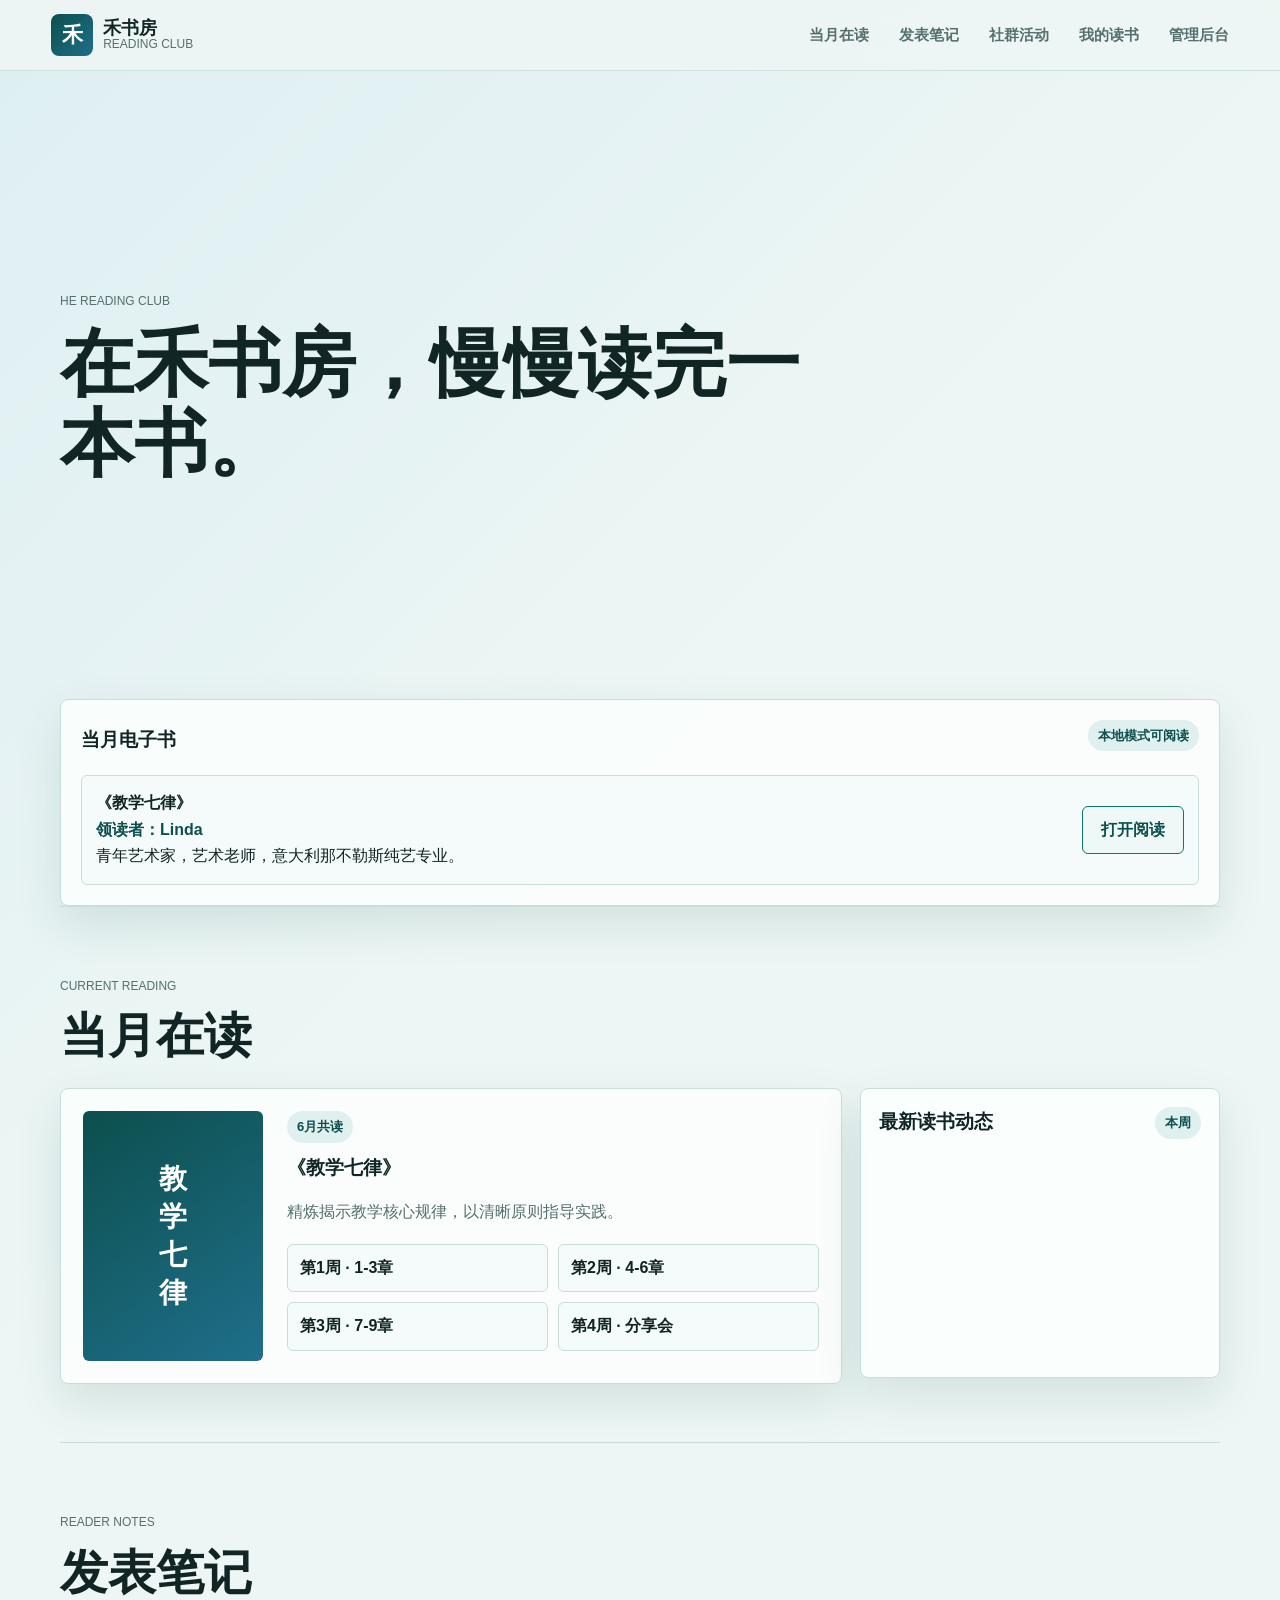
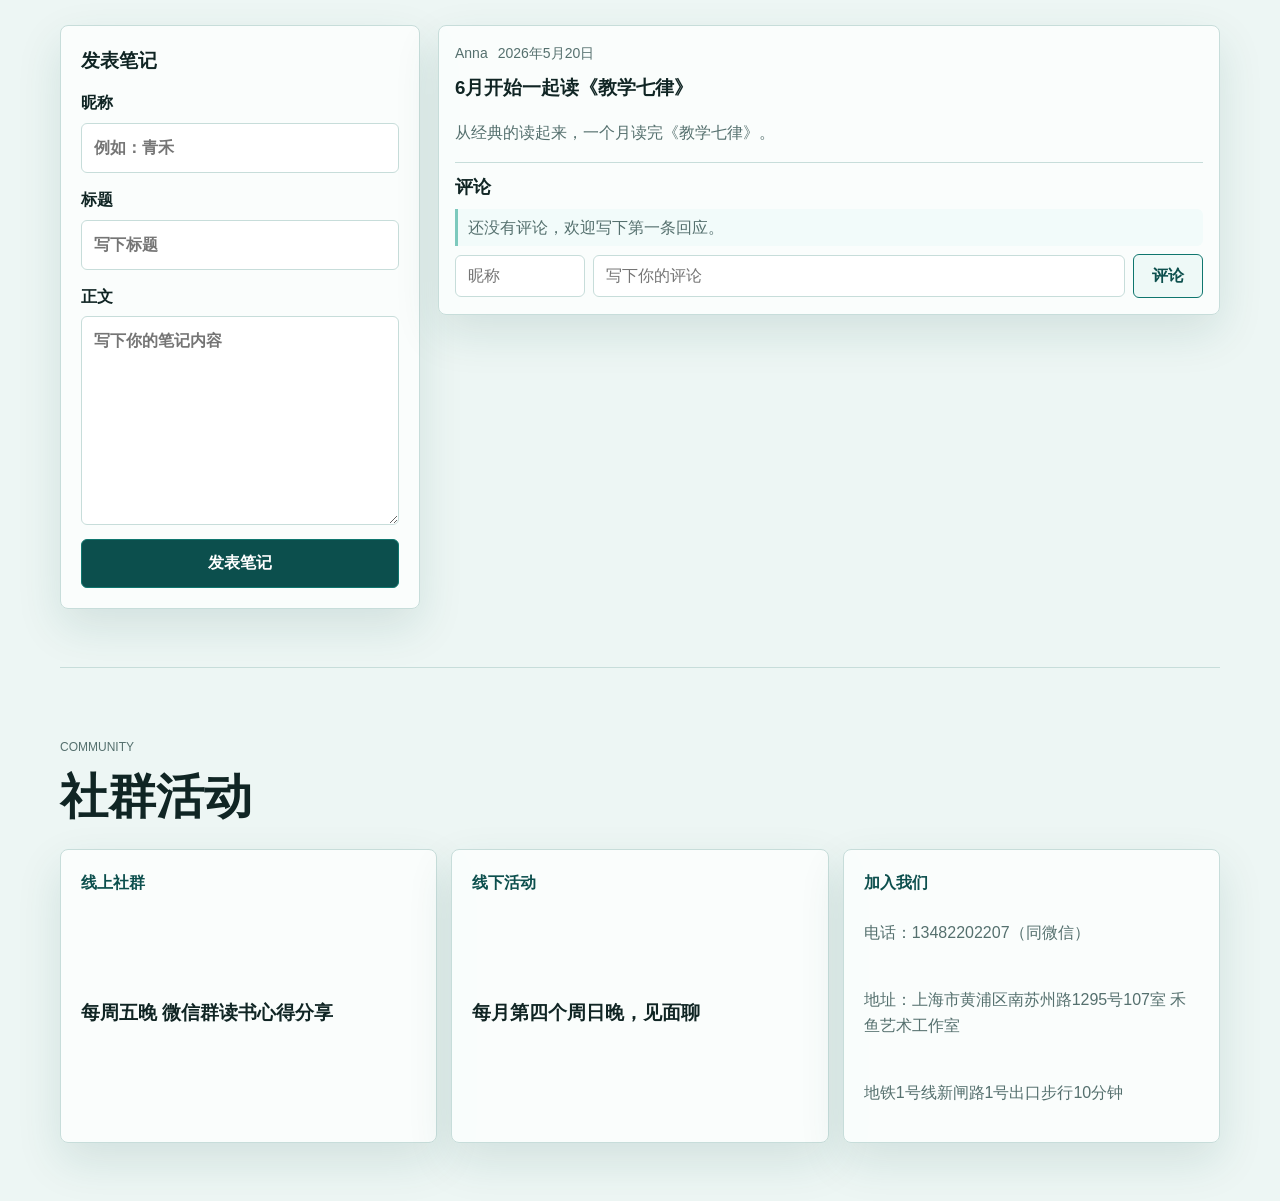
==== commit ce723a27: "Add files via upload" ====
--- a/index.html
+++ b/index.html
@@ -221,7 +221,45 @@
     </article>
   </template>
 
-  <script src="supabase-config.js?v=20260521-recover1"></script>
-  <script src="script.js?v=20260521-recover1"></script>
+  <script>
+    (function () {
+      function applySubpageVisibility(hash) {
+        var main = document.getElementById("home");
+        if (!main) return;
+        var sections = Array.prototype.slice.call(main.children || []);
+        var targetId = "";
+        if (hash === "mine") targetId = "mine";
+        if (hash === "admin") targetId = "admin";
+        if (hash === "monthly") targetId = "monthly";
+
+        if (!targetId) {
+          sections.forEach(function (node) {
+            node.hidden = false;
+            node.style.display = "";
+          });
+          return;
+        }
+
+        sections.forEach(function (node) {
+          var show = node.id === targetId;
+          node.hidden = !show;
+          node.style.display = show ? "" : "none";
+        });
+      }
+
+      function syncHashRoute() {
+        var hash = (location.hash || "#home").replace("#", "");
+        document.body.classList.toggle("subpage-mine", hash === "mine");
+        document.body.classList.toggle("subpage-admin", hash === "admin");
+        document.body.classList.toggle("subpage-monthly", hash === "monthly");
+        applySubpageVisibility(hash);
+      }
+      window.addEventListener("hashchange", syncHashRoute);
+      window.addEventListener("DOMContentLoaded", syncHashRoute);
+      syncHashRoute();
+    })();
+  </script>
+  <script src="supabase-config.js?v=20260521-routefix2"></script>
+  <script src="script.js?v=20260521-routefix2"></script>
 </body>
 </html>
--- a/styles.css
+++ b/styles.css
@@ -97,12 +97,19 @@
 
 .main-nav {
   display: flex;
-  flex-wrap: wrap;
+  flex-wrap: nowrap;
   justify-content: flex-end;
   gap: clamp(12px, 2.8vw, 30px);
+  overflow-x: auto;
+  scrollbar-width: none;
+}
+
+.main-nav::-webkit-scrollbar {
+  display: none;
 }
 
 .main-nav a {
+  flex: 0 0 auto;
   color: var(--muted);
   font-size: 15px;
   font-weight: 800;
@@ -683,7 +690,7 @@
 }
 
 .article-card {
-  padding: 20px;
+  padding: 16px;
 }
 
 .article-meta {
@@ -700,26 +707,28 @@
 }
 
 .comment-box {
-  margin-top: 18px;
-  padding-top: 16px;
+  margin-top: 10px;
+  padding-top: 10px;
   border-top: 1px solid var(--line);
 }
 
 .comment-box h4 {
-  margin: 0 0 10px;
+  margin: 0 0 6px;
+  font-size: 18px;
 }
 
 .comment-list {
   display: grid;
-  gap: 8px;
-  margin-bottom: 12px;
+  gap: 6px;
+  margin-bottom: 8px;
 }
 
 .comment-item {
   margin: 0;
   border-left: 3px solid var(--mint);
   border-radius: 0 6px 6px 0;
-  padding: 9px 12px;
+  padding: 7px 10px;
+  line-height: 1.45;
   background: #f2fbfa;
 }
 
@@ -730,11 +739,31 @@
 .comment-form {
   display: grid;
   grid-template-columns: 130px minmax(0, 1fr) auto;
-  gap: 10px;
+  gap: 8px;
+  align-items: center;
+}
+
+.comment-form input,
+.comment-form button {
+  height: 42px;
+}
+
+.comment-form input {
+  padding-block: 8px;
 }
 
 .event-grid {
   grid-template-columns: repeat(3, minmax(0, 1fr));
+}
+
+#monthly-ebook-panel .panel-head > div > p {
+  display: none;
+}
+
+#monthly-ebook-panel .ebook-item span,
+#monthly-ebook-panel .reader-note,
+#monthly-ebook-panel .reader-tip {
+  display: none;
 }
 
 .event-card {
@@ -1279,6 +1308,12 @@
 
   .comment-form {
     grid-template-columns: 1fr;
+    gap: 6px;
+  }
+
+  .comment-form input,
+  .comment-form button {
+    height: 40px;
   }
 }
 
@@ -1314,6 +1349,39 @@
 }
 
 @media (max-width: 768px) {
+  #monthly-ebook-panel .panel-head {
+    align-items: flex-start;
+  }
+
+  #monthly-ebook-panel .ebook-item {
+    flex-direction: column;
+    align-items: flex-start;
+    gap: 10px;
+  }
+
+  #monthly-ebook-panel .ebook-item .button.secondary {
+    align-self: flex-start;
+    min-width: 0;
+    width: auto;
+    padding: 7px 12px;
+    font-size: 15px;
+    line-height: 1.2;
+  }
+
+  #monthly-ebook-panel .reader-head {
+    flex-direction: column;
+    align-items: flex-start;
+    gap: 8px;
+  }
+
+  #monthly-ebook-panel #ebook-reader-close {
+    min-width: 0;
+    width: auto;
+    padding: 7px 12px;
+    font-size: 15px;
+    line-height: 1.2;
+  }
+
   .ebook-pdf-wrap {
     min-height: 68vh;
     max-height: 78vh;
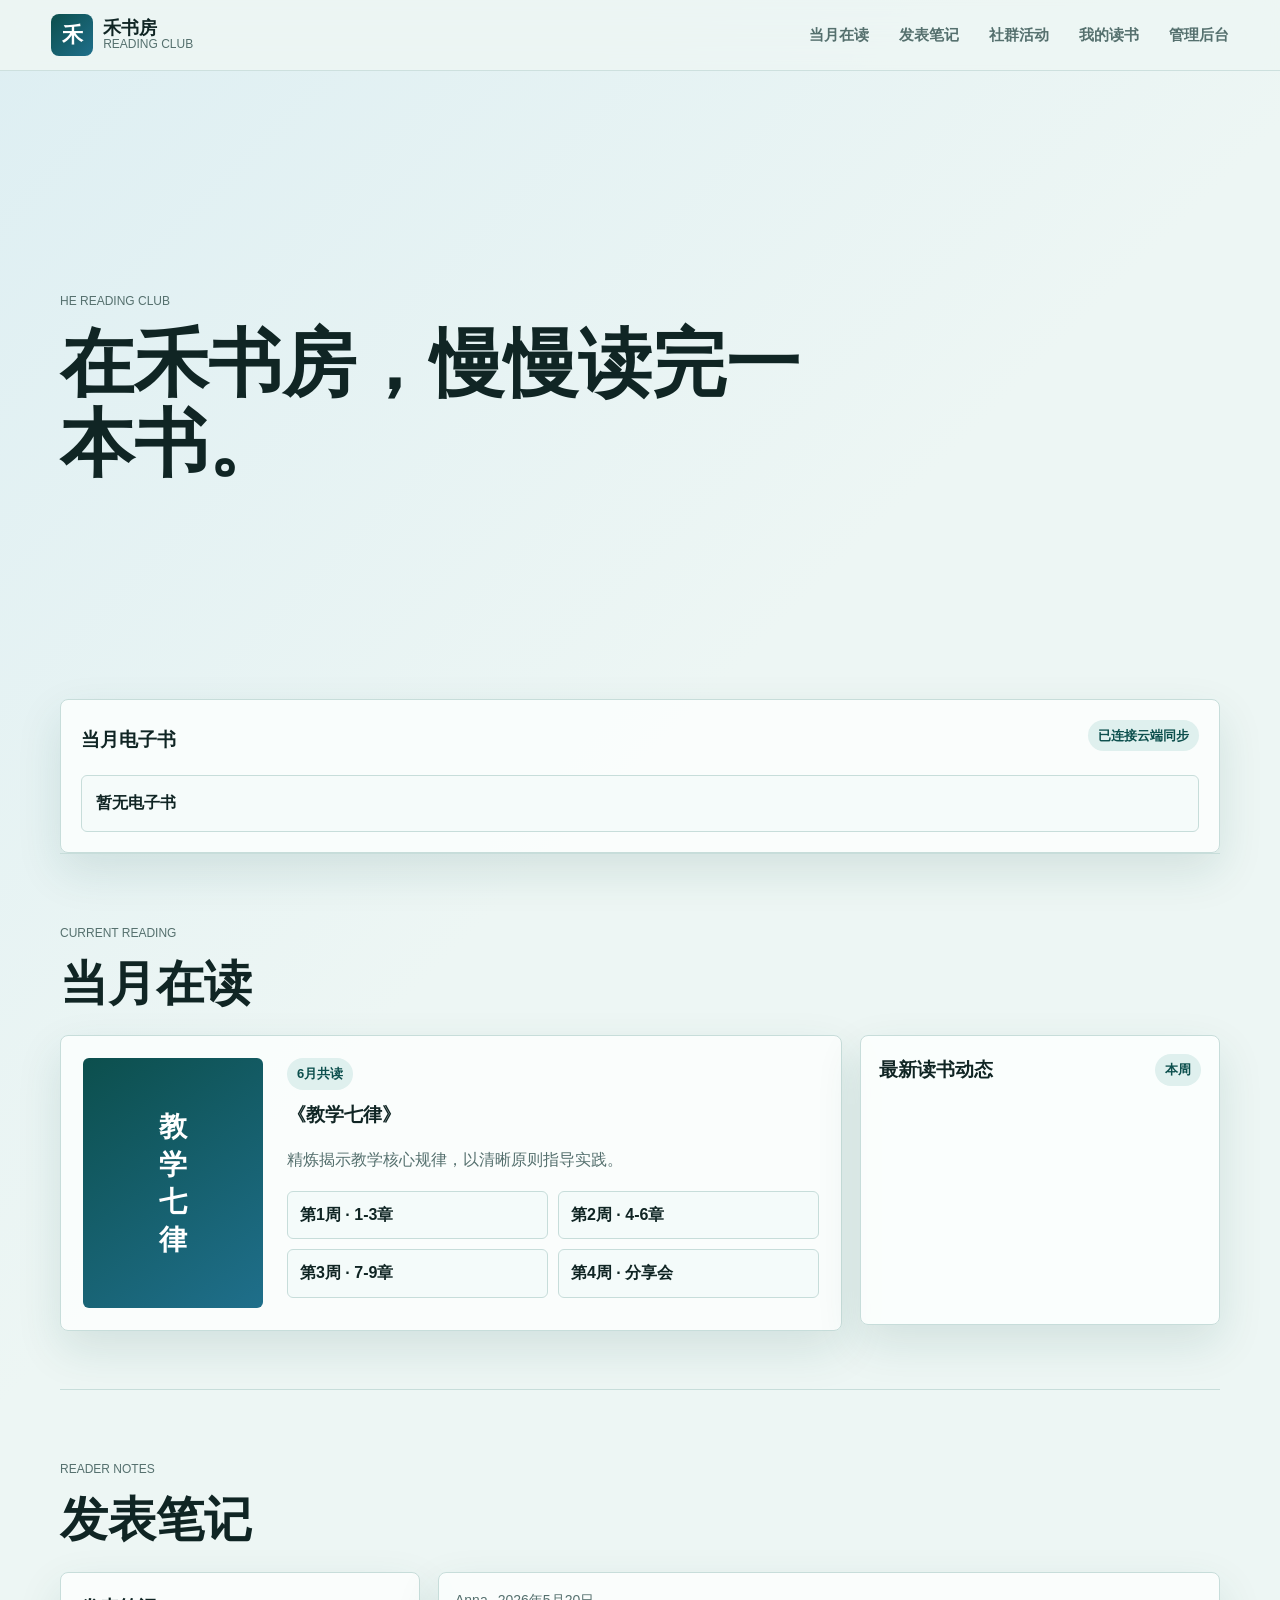
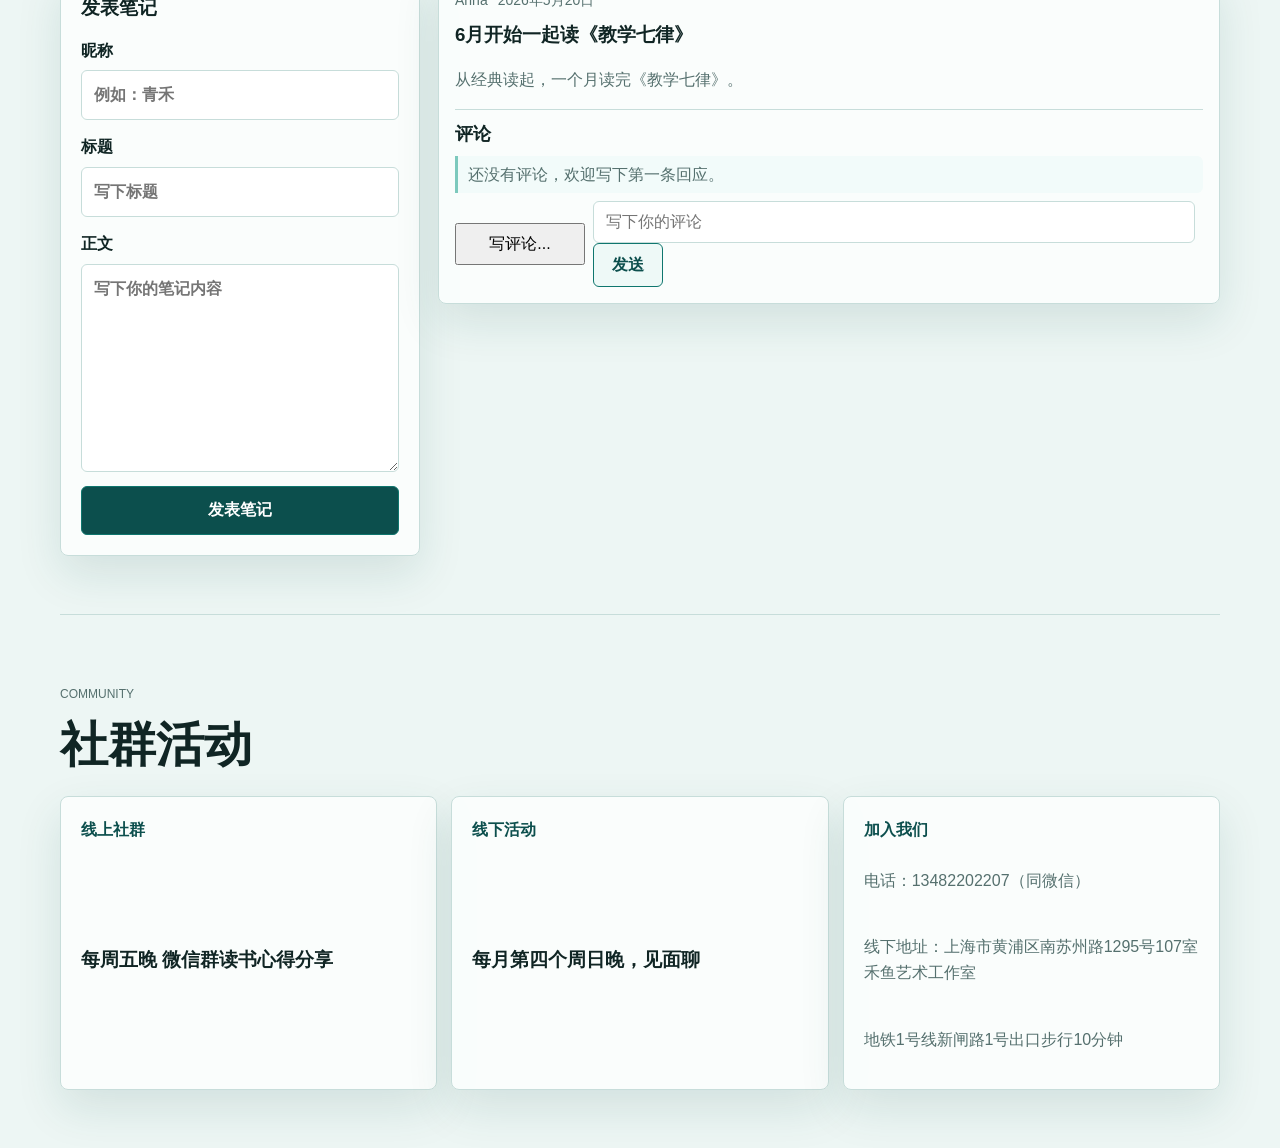
==== commit 0788849a: "Add files via upload" ====
--- a/index.html
+++ b/index.html
@@ -8,7 +8,7 @@
   <meta http-equiv="Expires" content="0" />
   <title>禾书房 | 读书会</title>
   <meta name="description" content="禾书房读书会：当月在读、发表笔记、社群活动、我的读书、管理后台。" />
-  <link rel="stylesheet" href="styles.css?v=20260521-recover1" />
+  <link rel="stylesheet" href="styles.css?v=20260522-utf8fix1" />
 </head>
 <body>
   <header class="site-header">
@@ -113,7 +113,7 @@
         <article class="panel event-card">
           <time>加入我们</time>
           <p>电话：13482202207（同微信）</p>
-          <p>地址：上海市黄浦区南苏州路1295号107室 禾鱼艺术工作室</p>
+          <p>线下地址：上海市黄浦区南苏州路1295号107室 禾鱼艺术工作室</p>
           <p>地铁1号线新闸路1号出口步行10分钟</p>
         </article>
       </div>
@@ -160,6 +160,7 @@
           <h3>上传当月电子书</h3>
           <label>电子书名称<input name="title" type="text" required /></label>
           <label>领读者<input name="leader" type="text" required /></label>
+          <label>领读者头像<input name="leaderAvatar" type="file" accept="image/*" /></label>
           <label>领读者介绍<textarea name="leaderIntro" rows="2" required></textarea></label>
           <label>电子书文件<input name="ebook" type="file" accept=".pdf,.txt,.md,.html,.htm" required /></label>
           <label>电子书封面<input name="cover" type="file" accept="image/*" /></label>
@@ -213,9 +214,11 @@
         <h4>评论</h4>
         <div class="comment-list"></div>
         <form class="comment-form">
-          <input name="author" type="text" placeholder="昵称" required />
-          <input name="body" type="text" placeholder="写下你的评论" required />
-          <button class="button secondary" type="submit">评论</button>
+          <button type="button" class="comment-trigger" data-comment-toggle>写评论...</button>
+          <div class="comment-input-row">
+            <input name="body" type="text" placeholder="写下你的评论" />
+            <button class="button secondary" type="submit">发送</button>
+          </div>
         </form>
       </div>
     </article>
@@ -259,7 +262,7 @@
       syncHashRoute();
     })();
   </script>
-  <script src="supabase-config.js?v=20260521-routefix2"></script>
-  <script src="script.js?v=20260521-routefix2"></script>
+  <script src="supabase-config.js?v=20260522-myreadingfix1"></script>
+  <script src="script.js?v=20260522-utf8fix1"></script>
 </body>
 </html>
--- a/styles.css
+++ b/styles.css
@@ -403,6 +403,12 @@
   width: fit-content;
 }
 
+.reader-inline-tip {
+  margin: 10px 0 0;
+  color: var(--muted);
+  font-size: 13px;
+}
+
 .reader-url-wrap {
   margin-top: 10px;
   display: grid;
